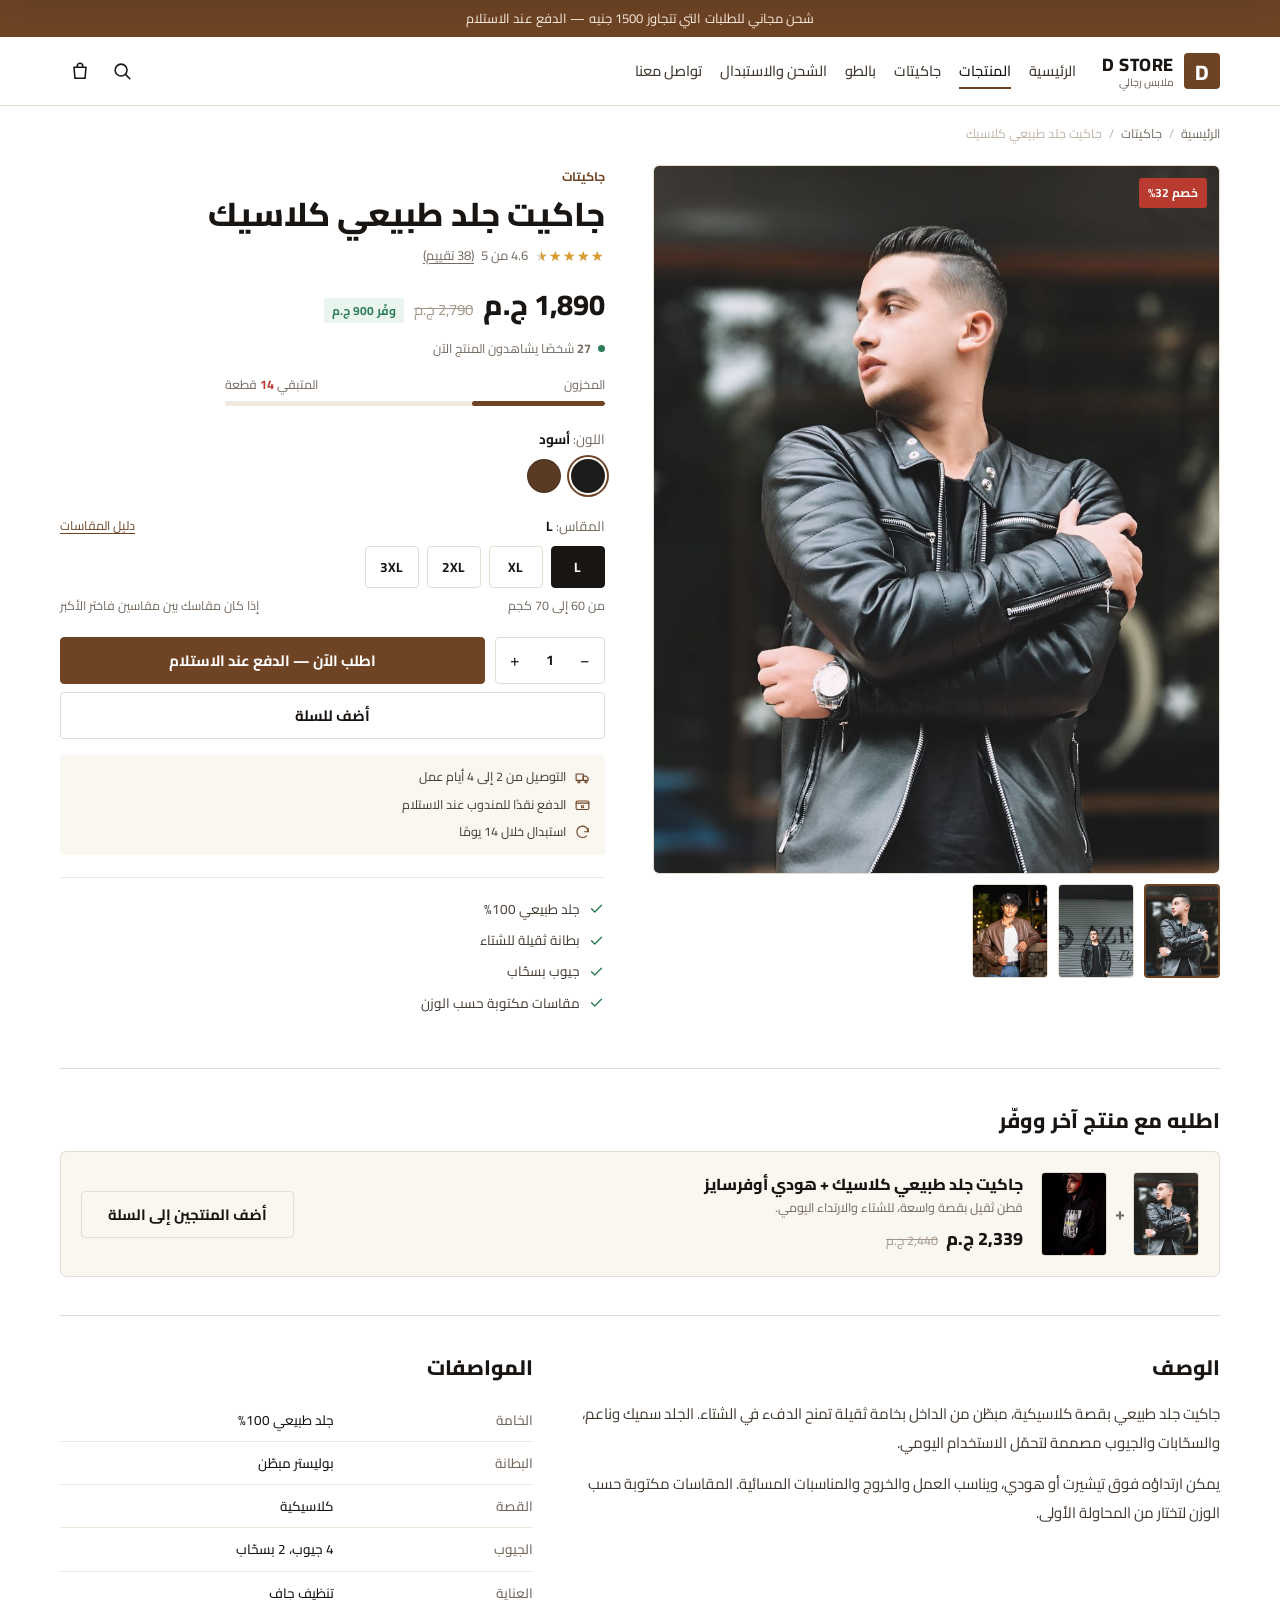
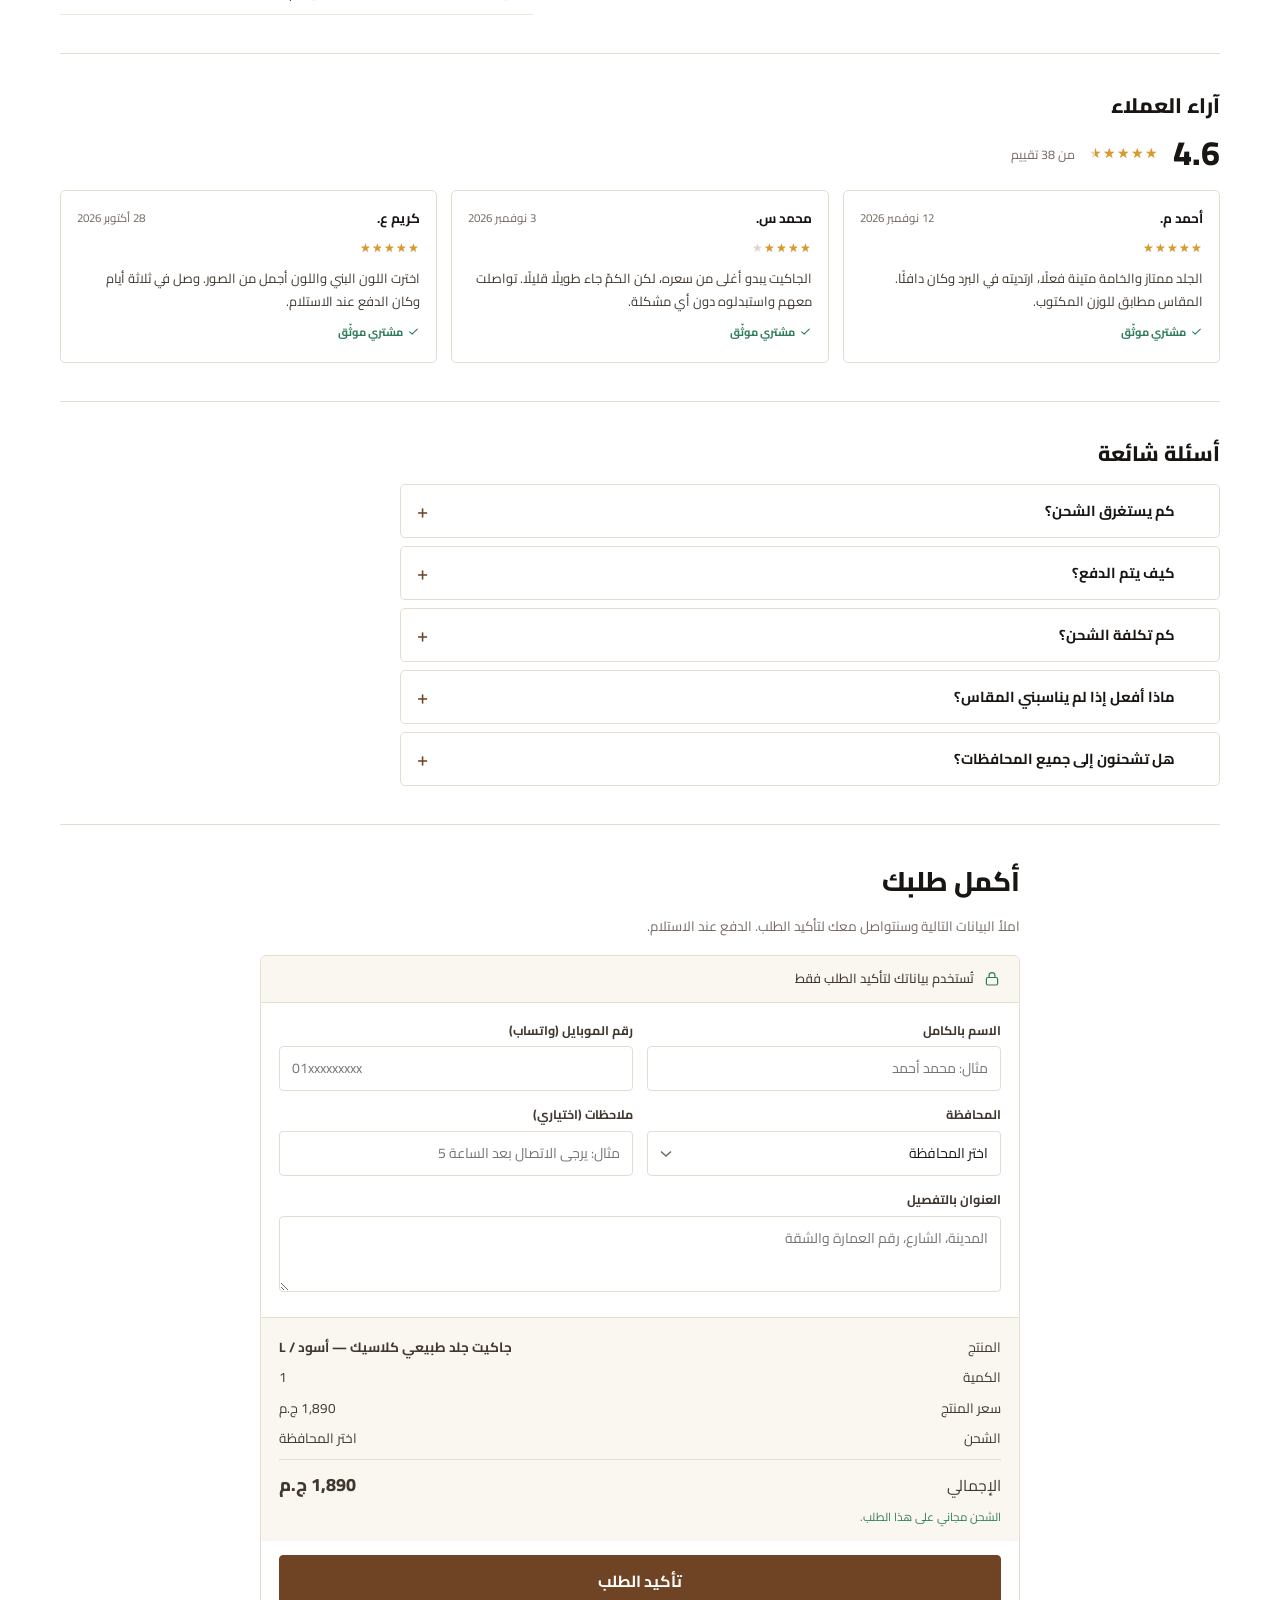
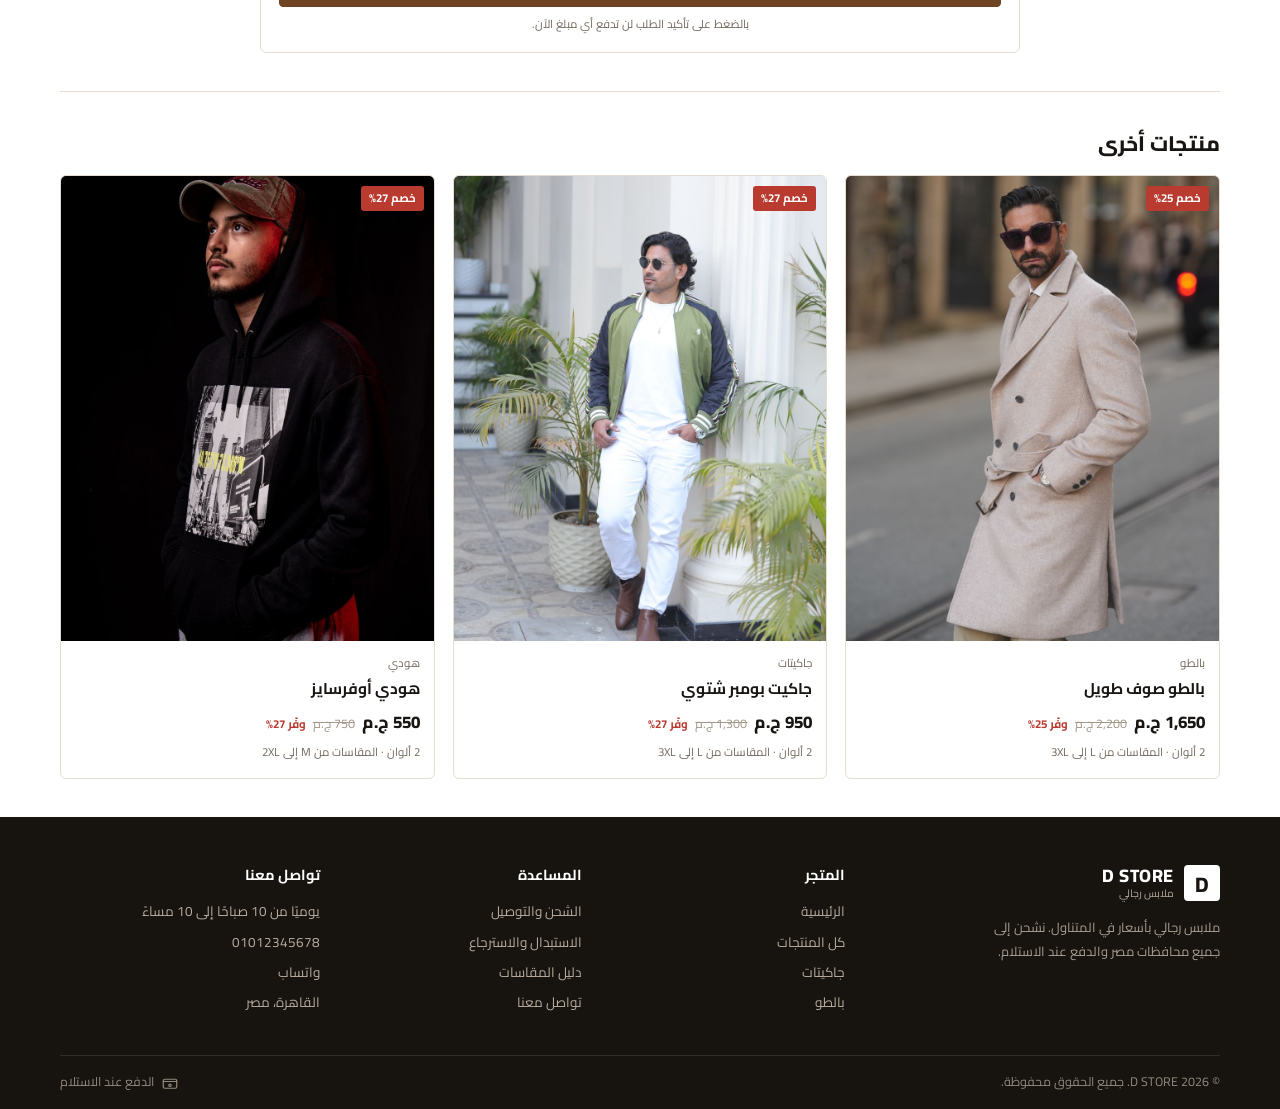
==== product.html @ afad82dd "D STORE: Arabic RTL menswear storefront and admin dashboard" ====
<!DOCTYPE html>
<html lang="ar" dir="rtl">
<head>
  <meta charset="UTF-8">
  <meta name="viewport" content="width=device-width, initial-scale=1">
  <title>المنتج | D STORE</title>
  <meta name="description" content="جاكيتات وملابس رجالي بأسعار في المتناول. شحن لكل محافظات مصر والدفع عند الاستلام.">
  <link rel="icon" href="assets/favicon.svg" type="image/svg+xml">
  <link rel="preload" href="assets/fonts/cairo-var-ar.woff2" as="font" type="font/woff2" crossorigin>
  <link rel="preload" href="assets/fonts/cairo-var-latin.woff2" as="font" type="font/woff2" crossorigin>
  <link rel="stylesheet" href="css/style.css">
  <meta property="og:title" content="D STORE | ملابس رجالي">
  <meta property="og:type" content="product">
  <meta property="og:image" content="assets/img/hero.jpg">
</head>
<body class="page-product has-dock">

  <div class="announce">شحن مجاني للطلبات التي تتجاوز 1500 جنيه — الدفع عند الاستلام</div>

  <header class="site-header">
    <div class="wrap header-inner">
      <button class="icon-btn menu-toggle" type="button" data-open-menu aria-label="فتح القائمة" aria-controls="mobileMenu">
        <svg viewBox="0 0 24 24" fill="none" stroke="currentColor" stroke-width="1.7" stroke-linecap="round" aria-hidden="true"><path d="M4 7h16M4 12h16M4 17h16"/></svg>
      </button>
      <a class="logo" href="index.html" aria-label="D STORE — الصفحة الرئيسية">
        <span class="logo-mark">D</span>
        <span class="logo-text">D STORE<small>ملابس رجالي</small></span>
      </a>
      <nav class="main-nav" aria-label="القائمة الرئيسية">
        <a href="index.html">الرئيسية</a>
        <a href="index.html#products" class="is-active">المنتجات</a>
        <a href="index.html?cat=jackets">جاكيتات</a>
        <a href="index.html?cat=coats">بالطو</a>
        <a href="policies.html">الشحن والاستبدال</a>
        <a href="#" data-whatsapp target="_blank" rel="noopener">تواصل معنا</a>
      </nav>
      <div class="header-actions">
        <button class="icon-btn" type="button" data-open-search aria-label="بحث">
          <svg viewBox="0 0 24 24" fill="none" stroke="currentColor" stroke-width="1.7" stroke-linecap="round" aria-hidden="true"><circle cx="11" cy="11" r="6.5"/><path d="m16 16 4.5 4.5"/></svg>
        </button>
        <button class="icon-btn cart-btn" type="button" data-open-cart aria-label="سلة المشتريات">
          <svg viewBox="0 0 24 24" fill="none" stroke="currentColor" stroke-width="1.7" stroke-linejoin="round" aria-hidden="true"><path d="M5.5 8h13l-1 12h-11l-1-12Z"/><path d="M9 8V6.5a3 3 0 0 1 6 0V8"/></svg>
          <span class="cart-count" data-cart-count hidden>0</span>
        </button>
      </div>
    </div>
  </header>

  <div class="panel mobile-menu" id="mobileMenu" aria-hidden="true" role="dialog" aria-label="القائمة">
    <div class="panel-head">
      <h2>القائمة</h2>
      <button class="panel-close" type="button" data-close aria-label="قفل">&times;</button>
    </div>
    <nav>
      <a href="index.html">الرئيسية</a>
      <a href="index.html#products">كل المنتجات</a>
      <a href="index.html?cat=jackets">جاكيتات</a>
      <a href="index.html?cat=coats">بالطو</a>
      <a href="index.html?cat=hoodies">هودي</a>
      <a href="index.html?cat=shirts">قمصان</a>
      <a href="policies.html">الشحن والاستبدال</a>
      <a href="#" data-whatsapp>تواصل معنا</a>
    </nav>
    <div class="mobile-menu-foot">
      للاستفسار
      <a href="#" data-phone>01012345678</a>
      يوميًا من 10 صباحًا إلى 10 مساءً
    </div>
  </div>

  <aside class="panel cart-drawer" id="cartDrawer" aria-hidden="true" aria-label="سلة المشتريات">
    <div class="panel-head">
      <h2>سلة المشتريات</h2>
      <button class="panel-close" type="button" data-close aria-label="قفل">&times;</button>
    </div>
    <div class="cart-items" id="cartItems"></div>
    <div class="cart-foot" id="cartFoot" hidden>
      <div class="cart-total"><span>الإجمالي</span><strong id="cartSubtotal">0 ج.م</strong></div>
      <p class="cart-note" id="cartNote"></p>
      <a href="checkout.html" class="btn">إتمام الطلب</a>
      <a href="index.html#products" class="link-center" data-close>متابعة التسوق</a>
    </div>
  </aside>

  <div class="panel search-modal" id="searchModal" aria-hidden="true" role="dialog" aria-label="بحث">
    <div class="search-box">
      <div class="search-head">
        <svg viewBox="0 0 24 24" fill="none" stroke="currentColor" stroke-width="1.7" stroke-linecap="round" aria-hidden="true"><circle cx="11" cy="11" r="6.5"/><path d="m16 16 4.5 4.5"/></svg>
        <input id="searchInput" type="search" placeholder="ابحث عن جاكيت، بالطو، قميص..." aria-label="بحث في المنتجات" autocomplete="off">
        <button class="panel-close" type="button" data-close aria-label="قفل">&times;</button>
      </div>
      <div class="search-results" id="searchResults"></div>
    </div>
  </div>

  <main class="wrap">
    <nav class="crumbs" aria-label="مسار الصفحة">
      <a href="index.html">الرئيسية</a>
      <span>/</span>
      <a href="index.html#products" id="crumbCategory">المنتجات</a>
      <span>/</span>
      <span id="crumbName"></span>
    </nav>

    <div class="product-layout">
      <div class="gallery">
        <div class="gallery-main">
          <img id="mainImage" src="assets/img/products/leather-1.jpg" alt="صورة المنتج" width="900" height="1125">
          <span class="gallery-badge" id="galleryBadge"></span>
          <button class="gallery-arrow gallery-prev" type="button" id="galleryPrev" aria-label="الصورة السابقة">&lsaquo;</button>
          <button class="gallery-arrow gallery-next" type="button" id="galleryNext" aria-label="الصورة التالية">&rsaquo;</button>
        </div>
        <div class="thumbs" id="thumbs"></div>
      </div>

      <div class="product-info">
        <p class="product-cat" id="productCat"></p>
        <h1 id="productName"></h1>
        <div class="rating-row">
          <span class="stars" id="ratingStars"></span>
          <span id="ratingValue"></span>
          <a href="#reviews" id="reviewsLink"></a>
        </div>
        <div class="product-price">
          <span class="price" id="productPrice"></span>
          <span class="price-old" id="productOld"></span>
          <span class="save-chip" id="saveChip"></span>
        </div>
        <p class="live-row">
          <span class="live-dot"></span>
          <span><strong id="viewersCount">0</strong> شخصًا يشاهدون المنتج الآن</span>
        </p>
        <div class="stock-block">
          <div class="stock-labels">
            <span>المخزون</span>
            <span>المتبقي <strong id="stockCount">0</strong> قطعة</span>
          </div>
          <div class="stock-track"><div class="stock-fill" id="stockFill"></div></div>
        </div>

        <div class="option-group">
          <div class="option-label"><span>اللون: <strong id="colorLabel"></strong></span></div>
          <div class="swatches" id="swatches"></div>
        </div>

        <div class="option-group">
          <div class="option-label">
            <span>المقاس: <strong id="sizeLabel"></strong></span>
            <button class="size-guide-btn" type="button" data-open-size>دليل المقاسات</button>
          </div>
          <div class="sizes" id="sizes"></div>
          <p class="size-hint">
            <span id="sizeHint"></span>
            <span>إذا كان مقاسك بين مقاسين فاختر الأكبر</span>
          </p>
        </div>

        <div class="buy-row">
          <div class="qty">
            <button type="button" id="qtyMinus" aria-label="تقليل الكمية">&minus;</button>
            <span id="qtyValue">1</span>
            <button type="button" id="qtyPlus" aria-label="زيادة الكمية">+</button>
          </div>
          <button class="btn" type="button" id="buyNow">اطلب الآن — الدفع عند الاستلام</button>
        </div>
        <div class="sub-actions">
          <button class="btn btn-outline" type="button" id="addToCart">أضف للسلة</button>
        </div>

        <div class="delivery-box">
          <div>
            <svg viewBox="0 0 24 24" fill="none" stroke="currentColor" stroke-width="1.6" stroke-linecap="round" stroke-linejoin="round" aria-hidden="true"><path d="M3 7h10v9H3z"/><path d="M13 10h4l3 3v3h-7z"/><circle cx="7" cy="18" r="1.6"/><circle cx="17" cy="18" r="1.6"/></svg>
            <span>التوصيل من 2 إلى 4 أيام عمل</span>
          </div>
          <div>
            <svg viewBox="0 0 24 24" fill="none" stroke="currentColor" stroke-width="1.6" stroke-linecap="round" stroke-linejoin="round" aria-hidden="true"><rect x="3" y="7" width="18" height="12" rx="2"/><path d="M3 10h18"/><circle cx="12" cy="15" r="1.6"/></svg>
            <span>الدفع نقدًا للمندوب عند الاستلام</span>
          </div>
          <div>
            <svg viewBox="0 0 24 24" fill="none" stroke="currentColor" stroke-width="1.6" stroke-linecap="round" stroke-linejoin="round" aria-hidden="true"><path d="M20 11a8 8 0 1 0-2.3 5.7"/><path d="M20 6v5h-5"/></svg>
            <span>استبدال خلال 14 يومًا</span>
          </div>
        </div>

        <ul class="highlights" id="highlights"></ul>
      </div>
    </div>

    <section class="product-section" id="bundleSection" hidden>
      <h2>اطلبه مع منتج آخر ووفّر</h2>
      <div class="bundle" id="bundleBox"></div>
    </section>

    <section class="product-section">
      <div class="content-cols">
        <div>
          <h2>الوصف</h2>
          <div class="description" id="description"></div>
        </div>
        <div>
          <h2>المواصفات</h2>
          <table class="specs">
            <tbody id="specsBody"></tbody>
          </table>
        </div>
      </div>
    </section>

    <section class="product-section" id="reviews">
      <h2>آراء العملاء</h2>
      <div class="reviews-summary">
        <span class="rating-big" id="reviewBig"></span>
        <span class="stars" id="reviewStars"></span>
        <div><small id="reviewCount"></small></div>
      </div>
      <div class="reviews-grid" id="reviewsGrid"></div>
    </section>

    <section class="product-section">
      <h2>أسئلة شائعة</h2>
      <div class="faq" id="faq"></div>
    </section>

    <section class="product-section" id="order">
      <div class="order-head">
        <h2>أكمل طلبك</h2>
        <p>املأ البيانات التالية وسنتواصل معك لتأكيد الطلب. الدفع عند الاستلام.</p>
      </div>

      <div class="order-box" id="orderBox">
        <div class="form-top">
          <svg viewBox="0 0 24 24" fill="none" stroke="currentColor" stroke-width="1.6" stroke-linecap="round" stroke-linejoin="round" aria-hidden="true"><rect x="4.5" y="10" width="15" height="10" rx="2"/><path d="M8 10V7.5a4 4 0 0 1 8 0V10"/></svg>
          <span>تُستخدم بياناتك لتأكيد الطلب فقط</span>
        </div>
        <form id="orderForm" novalidate>
          <div class="form-body">
            <div class="field">
              <label for="orderName">الاسم بالكامل</label>
              <input id="orderName" name="name" type="text" placeholder="مثال: محمد أحمد" autocomplete="name">
            </div>
            <div class="field">
              <label for="orderPhone">رقم الموبايل (واتساب)</label>
              <input id="orderPhone" name="phone" type="tel" inputmode="numeric" placeholder="01xxxxxxxxx" autocomplete="tel">
            </div>
            <div class="field">
              <label for="orderGov">المحافظة</label>
              <select id="orderGov" name="governorate">
                <option value="">اختر المحافظة</option>
              </select>
            </div>
            <div class="field">
              <label for="orderNotes">ملاحظات (اختياري)</label>
              <input id="orderNotes" name="notes" type="text" placeholder="مثال: يرجى الاتصال بعد الساعة 5">
            </div>
            <div class="field field-full">
              <label for="orderAddress">العنوان بالتفصيل</label>
              <textarea id="orderAddress" name="address" placeholder="المدينة، الشارع، رقم العمارة والشقة"></textarea>
            </div>
          </div>

          <div class="order-summary">
            <div class="sum-row"><span>المنتج</span><strong id="sumItem"></strong></div>
            <div class="sum-row"><span>الكمية</span><span id="sumQty"></span></div>
            <div class="sum-row"><span>سعر المنتج</span><span id="sumPrice"></span></div>
            <div class="sum-row"><span>الشحن</span><span id="sumShipping">اختر المحافظة</span></div>
            <div class="sum-row total"><span>الإجمالي</span><strong id="sumTotal"></strong></div>
            <p class="sum-note" id="sumFreeNote" hidden>الشحن مجاني على هذا الطلب.</p>
          </div>

          <div class="order-submit">
            <button type="submit" class="btn btn-lg">تأكيد الطلب</button>
            <p class="order-submit-note">بالضغط على تأكيد الطلب لن تدفع أي مبلغ الآن.</p>
          </div>
        </form>
      </div>

      <div class="success-box" id="orderSuccess" hidden>
        <div class="success-icon">
          <svg viewBox="0 0 24 24" fill="none" stroke="currentColor" stroke-width="2" stroke-linecap="round" stroke-linejoin="round" aria-hidden="true"><path d="m5 12.5 4.5 4.5L19 7.5"/></svg>
        </div>
        <h2>تم استلام طلبك</h2>
        <p>سنتواصل معك على الرقم الذي أدخلته لتأكيد الطلب.</p>
        <div class="order-number">رقم الطلب: <strong id="successNumber"></strong></div>
        <div class="success-summary">
          <div id="successItems"></div>
          <div class="summary-item"><span>الشحن</span><span id="successShipping"></span></div>
          <div class="summary-item"><span><strong>الإجمالي</strong></span><strong id="successTotal"></strong></div>
        </div>
        <div class="success-actions">
          <a href="#" class="btn btn-wa" id="successWhatsapp" target="_blank" rel="noopener">أرسل الطلب عبر واتساب</a>
          <a href="index.html" class="btn btn-outline">متابعة التسوق</a>
        </div>
      </div>
    </section>

    <section class="product-section">
      <h2>منتجات أخرى</h2>
      <div class="products-grid" id="moreProducts"></div>
    </section>
  </main>

  <footer class="site-footer">
    <div class="wrap">
      <div class="footer-grid">
        <div class="footer-brand">
          <a class="logo" href="index.html" aria-label="D STORE">
            <span class="logo-mark">D</span>
            <span class="logo-text">D STORE<small>ملابس رجالي</small></span>
          </a>
          <p>ملابس رجالي بأسعار في المتناول. نشحن إلى جميع محافظات مصر والدفع عند الاستلام.</p>
        </div>
        <div class="footer-col">
          <h3>المتجر</h3>
          <a href="index.html">الرئيسية</a>
          <a href="index.html#products">كل المنتجات</a>
          <a href="index.html?cat=jackets">جاكيتات</a>
          <a href="index.html?cat=coats">بالطو</a>
        </div>
        <div class="footer-col">
          <h3>المساعدة</h3>
          <a href="policies.html#shipping">الشحن والتوصيل</a>
          <a href="policies.html#returns">الاستبدال والاسترجاع</a>
          <a href="policies.html#sizes">دليل المقاسات</a>
          <a href="#" data-whatsapp>تواصل معنا</a>
        </div>
        <div class="footer-col">
          <h3>تواصل معنا</h3>
          <span>يوميًا من 10 صباحًا إلى 10 مساءً</span>
          <a href="#" data-phone>01012345678</a>
          <a href="#" data-whatsapp>واتساب</a>
          <span>القاهرة، مصر</span>
        </div>
      </div>
      <div class="footer-bottom">
        <span>© <span data-year>2026</span> D STORE. جميع الحقوق محفوظة.</span>
        <span class="footer-pay">
          <svg viewBox="0 0 24 24" fill="none" stroke="currentColor" stroke-width="1.6" stroke-linecap="round" stroke-linejoin="round" aria-hidden="true"><rect x="3" y="7" width="18" height="12" rx="2"/><path d="M3 10h18"/><circle cx="12" cy="15" r="1.6"/></svg>
          الدفع عند الاستلام
        </span>
      </div>
    </div>
  </footer>

  <div class="sticky-buy" id="stickyBuy">
    <div class="sticky-price">
      <strong id="stickyPrice"></strong>
      <span id="stickyOld"></span>
    </div>
    <button class="btn" type="button" id="stickyOrder">اطلب الآن</button>
  </div>

  <div class="modal" id="sizeModal" aria-hidden="true" role="dialog" aria-label="دليل المقاسات">
    <div class="modal-head">
      <h3>دليل المقاسات</h3>
      <button class="panel-close" type="button" data-close aria-label="قفل">&times;</button>
    </div>
    <div class="modal-body">
      <table class="size-table">
        <thead>
          <tr><th>المقاس</th><th>الوزن المناسب</th></tr>
        </thead>
        <tbody id="sizeTableBody"></tbody>
      </table>
      <p class="modal-note">المقاسات تقريبية. إذا كان مقاسك بين مقاسين، فاختر الأكبر. ويمكنك الاستبدال خلال 14 يومًا إذا لم يناسبك المقاس.</p>
    </div>
  </div>

  <nav class="mobile-dock" aria-label="تنقل سريع">
    <a class="mobile-dock-item is-active" href="index.html#products">
      <svg viewBox="0 0 24 24" fill="none" stroke="currentColor" stroke-width="1.6" stroke-linecap="round" stroke-linejoin="round" aria-hidden="true"><rect x="3.5" y="3.5" width="7" height="7" rx="1"/><rect x="13.5" y="3.5" width="7" height="7" rx="1"/><rect x="3.5" y="13.5" width="7" height="7" rx="1"/><rect x="13.5" y="13.5" width="7" height="7" rx="1"/></svg>
      <span>المتجر</span>
    </a>
    <button class="mobile-dock-item" type="button" data-open-cart aria-label="سلة المشتريات">
      <svg viewBox="0 0 24 24" fill="none" stroke="currentColor" stroke-width="1.6" stroke-linejoin="round" aria-hidden="true"><path d="M5.5 8h13l-1 12h-11l-1-12Z"/><path d="M9 8V6.5a3 3 0 0 1 6 0V8"/></svg>
      <span>السلة</span>
      <span class="cart-count" data-cart-count hidden>0</span>
    </button>
    <button class="mobile-dock-item" type="button" data-open-search aria-label="بحث">
      <svg viewBox="0 0 24 24" fill="none" stroke="currentColor" stroke-width="1.6" stroke-linecap="round" aria-hidden="true"><circle cx="11" cy="11" r="6.5"/><path d="m16 16 4.5 4.5"/></svg>
      <span>البحث</span>
    </button>
  </nav>

  <div class="overlay" id="overlay" hidden data-close></div>

  <script src="js/data.js"></script>
  <script src="js/app.js"></script>
  <script src="js/product.js"></script>
</body>
</html>
---- css/style.css ----
@font-face {
  font-family: 'Cairo';
  font-style: normal;
  font-weight: 200 1000;
  font-display: swap;
  src: url('../assets/fonts/cairo-var-ar.woff2') format('woff2');
  unicode-range: U+0600-06FF, U+0750-077F, U+0870-0891, U+0897-08E1, U+08E3-08FF, U+200C-200E, U+2010-2011, U+204F, U+2E41, U+FB50-FDFF, U+FE70-FE74, U+FE76-FEFC, U+102E0-102FB, U+10E60-10E7E, U+10EC2-10EC7, U+10EC9-10EEE, U+10EF0-10EFF, U+1EE00-1EE03, U+1EE05-1EE1F, U+1EE21-1EE22, U+1EE24, U+1EE27, U+1EE29-1EE32, U+1EE34-1EE37, U+1EE39, U+1EE3B, U+1EE42, U+1EE47, U+1EE49, U+1EE4B, U+1EE4D-1EE4F, U+1EE51-1EE52, U+1EE54, U+1EE57, U+1EE59, U+1EE5B, U+1EE5D, U+1EE5F, U+1EE61-1EE62, U+1EE64, U+1EE67-1EE6A, U+1EE6C-1EE72, U+1EE74-1EE77, U+1EE79-1EE7C, U+1EE7E, U+1EE80-1EE89, U+1EE8B-1EE9B, U+1EEA1-1EEA3, U+1EEA5-1EEA9, U+1EEAB-1EEBB, U+1EEF0-1EEF1;
}
@font-face {
  font-family: 'Cairo';
  font-style: normal;
  font-weight: 200 1000;
  font-display: swap;
  src: url('../assets/fonts/cairo-var-latin.woff2') format('woff2');
  unicode-range: U+0000-00FF, U+0131, U+0152-0153, U+02BB-02BC, U+02C6, U+02DA, U+02DC, U+0304, U+0308, U+0329, U+2000-206F, U+20AC, U+2122, U+2191, U+2193, U+2212, U+2215, U+FEFF, U+FFFD;
}

:root {
  --ink: #191512;
  --text: #40382f;
  --muted: #73695f;
  --line: #e6ddd1;
  --line-soft: #efe7dc;
  --cream: #faf6f0;
  --cream-2: #f2eae0;
  --brown: #6f4425;
  --brown-dark: #56321a;
  --brown-soft: #f1e6d8;
  --red: #b93a2f;
  --red-soft: #fbeceb;
  --green: #2e7d58;
  --green-soft: #eaf5ef;
  --gold: #d99a2b;
  --radius: 6px;
  --max: 1200px;
  --shadow: 0 10px 30px rgba(40, 28, 18, 0.07);
}

*,
*::before,
*::after {
  box-sizing: border-box;
}

html {
  scroll-behavior: smooth;
}

body {
  margin: 0;
  background: #fff;
  color: var(--ink);
  font-family: 'Cairo', 'Segoe UI', Tahoma, sans-serif;
  font-size: 16px;
  line-height: 1.65;
  -webkit-font-smoothing: antialiased;
}

body.no-scroll {
  overflow: hidden;
}

img {
  display: block;
  max-width: 100%;
}

a {
  color: inherit;
  text-decoration: none;
}

button {
  font: inherit;
  color: inherit;
  cursor: pointer;
}

input,
select,
textarea {
  font: inherit;
  color: inherit;
}

h1,
h2,
h3,
h4 {
  margin: 0;
  font-weight: 800;
  line-height: 1.35;
}

p {
  margin: 0;
}

ul,
ol {
  margin: 0;
  padding: 0;
  list-style: none;
}

[hidden] {
  display: none !important;
}

:focus-visible {
  outline: 2px solid var(--brown);
  outline-offset: 2px;
}

.wrap {
  width: 100%;
  max-width: var(--max);
  margin-inline: auto;
  padding-inline: 20px;
}

.sr-only {
  position: absolute;
  width: 1px;
  height: 1px;
  padding: 0;
  margin: -1px;
  overflow: hidden;
  clip: rect(0 0 0 0);
  white-space: nowrap;
  border: 0;
}

/* Announcement + header */

.announce {
  background: var(--brown);
  color: #fff4e8;
  font-size: 13px;
  letter-spacing: 0.1px;
  text-align: center;
  padding: 8px 14px;
}

.site-header {
  position: sticky;
  top: 0;
  z-index: 90;
  background: #fff;
  border-bottom: 1px solid var(--line);
}

.header-inner {
  display: flex;
  align-items: center;
  gap: 26px;
  height: 68px;
}

.logo {
  display: inline-flex;
  align-items: center;
  gap: 10px;
  flex-shrink: 0;
}

.logo-mark {
  display: grid;
  place-items: center;
  width: 36px;
  height: 36px;
  border-radius: 4px;
  background: var(--brown);
  color: #fff;
  font-family: 'Cairo', sans-serif;
  font-weight: 800;
  font-size: 21px;
  line-height: 1;
  padding-top: 3px;
}

.logo-text {
  display: flex;
  flex-direction: column;
  font-family: 'Cairo', sans-serif;
  font-weight: 800;
  font-size: 18px;
  letter-spacing: 0.6px;
  line-height: 1.15;
}

.logo-text small {
  font-family: 'Cairo', sans-serif;
  font-weight: 500;
  font-size: 10.5px;
  letter-spacing: 0;
  color: var(--muted);
}

.main-nav {
  display: flex;
  align-items: center;
  gap: 18px;
}

.main-nav a {
  position: relative;
  padding: 8px 0;
  font-size: 14.5px;
  font-weight: 500;
  color: var(--text);
}

.main-nav a::after {
  content: '';
  position: absolute;
  inset-inline: 0;
  bottom: 2px;
  height: 2px;
  background: var(--brown);
  transform: scaleX(0);
  transition: transform 0.18s ease;
}

.main-nav a:hover,
.main-nav a.is-active {
  color: var(--ink);
}

.main-nav a:hover::after,
.main-nav a.is-active::after {
  transform: scaleX(1);
}

.header-actions {
  display: flex;
  align-items: center;
  gap: 2px;
  margin-inline-start: auto;
}

.icon-btn {
  display: inline-grid;
  place-items: center;
  width: 40px;
  height: 40px;
  border: 0;
  border-radius: 4px;
  background: transparent;
  color: var(--ink);
  transition: background 0.15s ease;
}

.icon-btn:hover {
  background: var(--cream);
}

.icon-btn svg {
  width: 22px;
  height: 22px;
}

.cart-btn {
  position: relative;
}

.cart-count {
  position: absolute;
  top: 3px;
  inset-inline-start: 3px;
  min-width: 17px;
  height: 17px;
  padding: 0 4px;
  border-radius: 999px;
  background: var(--red);
  color: #fff;
  font-size: 10.5px;
  font-weight: 700;
  line-height: 17px;
  text-align: center;
}

.menu-toggle {
  display: none;
}

/* Mobile dock */

.mobile-dock {
  display: none;
}

/* Buttons */

.btn {
  display: inline-flex;
  align-items: center;
  justify-content: center;
  gap: 8px;
  padding: 12px 26px;
  border: 1px solid var(--brown);
  border-radius: 4px;
  background: var(--brown);
  color: #fff;
  font-size: 15px;
  font-weight: 700;
  line-height: 1.4;
  text-align: center;
  transition: background 0.15s ease, border-color 0.15s ease, color 0.15s ease;
}

.btn:hover {
  background: var(--brown-dark);
  border-color: var(--brown-dark);
}

.btn-outline {
  background: transparent;
  color: var(--ink);
  border-color: var(--line);
}

.btn-outline:hover {
  background: #fff;
  color: var(--brown);
  border-color: var(--brown);
}

.btn-dark {
  background: var(--ink);
  border-color: var(--ink);
}

.btn-dark:hover {
  background: #000;
  border-color: #000;
}

.btn-wa {
  background: #1f8f4e;
  border-color: #1f8f4e;
}

.btn-wa:hover {
  background: #177a41;
  border-color: #177a41;
}

.btn-block {
  width: 100%;
}

.btn-lg {
  padding: 14px 30px;
  font-size: 16px;
}

.btn-sm {
  padding: 9px 16px;
  font-size: 13.5px;
}

.btn[disabled] {
  opacity: 0.45;
  pointer-events: none;
}

/* Trust strip */

.trust {
  border-bottom: 1px solid var(--line);
}

.trust-inner {
  display: grid;
  grid-template-columns: repeat(3, 1fr);
}

.trust-item {
  display: flex;
  align-items: center;
  gap: 12px;
  padding: 20px 22px;
}

.trust-item + .trust-item {
  border-inline-start: 1px solid var(--line);
}

.trust-icon {
  display: grid;
  place-items: center;
  flex-shrink: 0;
  width: 40px;
  height: 40px;
  border-radius: 50%;
  background: var(--cream);
  color: var(--brown);
}

.trust-icon svg {
  width: 21px;
  height: 21px;
}

.trust-item h3 {
  font-size: 14.5px;
  font-weight: 700;
}

.trust-item p {
  color: var(--muted);
  font-size: 12.5px;
  margin-top: 1px;
}

/* Sections */

.section {
  padding: 58px 0;
}

.section-head {
  display: flex;
  align-items: flex-end;
  justify-content: space-between;
  gap: 16px;
  margin-bottom: 24px;
}

.section-head h2 {
  font-size: clamp(23px, 3vw, 31px);
}

.section-head p {
  color: var(--muted);
  font-size: 14px;
  margin-top: 4px;
}

.section-count {
  color: var(--muted);
  font-size: 13px;
  white-space: nowrap;
  padding-bottom: 4px;
}

.filters {
  display: flex;
  flex-wrap: wrap;
  gap: 8px;
  margin-bottom: 24px;
}

.filter-btn {
  padding: 8px 16px;
  border: 1px solid var(--line);
  border-radius: 4px;
  background: #fff;
  color: var(--text);
  font-size: 13.5px;
  font-weight: 500;
  transition: background 0.15s ease, border-color 0.15s ease, color 0.15s ease;
}

.filter-btn:hover {
  border-color: var(--brown);
  color: var(--brown);
}

.filter-btn.is-active {
  background: var(--ink);
  border-color: var(--ink);
  color: #fff;
}

/* Product grid */

.products-grid {
  display: grid;
  grid-template-columns: repeat(3, 1fr);
  gap: 18px;
}

.product-card {
  display: flex;
  flex-direction: column;
  border: 1px solid var(--line);
  border-radius: var(--radius);
  background: #fff;
  overflow: hidden;
  transition: box-shadow 0.2s ease, border-color 0.2s ease;
}

.product-card:hover {
  border-color: #d6c7b5;
  box-shadow: var(--shadow);
}

.card-media {
  position: relative;
  display: block;
  aspect-ratio: 4 / 5;
  overflow: hidden;
  background: var(--cream-2);
}

.card-media img {
  width: 100%;
  height: 100%;
  object-fit: cover;
  transition: transform 0.45s ease;
}

.product-card:hover .card-media img {
  transform: scale(1.035);
}

.badge {
  position: absolute;
  top: 10px;
  inset-inline-start: 10px;
  z-index: 1;
  padding: 4px 8px;
  border-radius: 3px;
  background: var(--red);
  color: #fff;
  font-size: 11.5px;
  font-weight: 700;
  line-height: 1.5;
}

.badge-dark {
  background: var(--ink);
}

.card-body {
  display: flex;
  flex-direction: column;
  gap: 5px;
  padding: 13px 14px 16px;
}

.card-cat {
  color: var(--muted);
  font-size: 11.5px;
}

.card-title {
  font-size: 15.5px;
  font-weight: 700;
  line-height: 1.45;
}

.card-title a:hover {
  color: var(--brown);
}

.price-row {
  display: flex;
  align-items: baseline;
  flex-wrap: wrap;
  gap: 7px;
  margin-top: 2px;
}

.price {
  font-size: 17px;
  font-weight: 800;
}

.price-old {
  color: #a3978a;
  font-size: 12.5px;
  text-decoration: line-through;
}

.discount {
  color: var(--red);
  font-size: 11.5px;
  font-weight: 700;
}

.card-meta {
  color: var(--muted);
  font-size: 11.5px;
  margin-top: 2px;
}

/* Steps */

.steps {
  background: var(--cream);
  border-block: 1px solid var(--line);
}

.steps-grid {
  display: grid;
  grid-template-columns: repeat(3, 1fr);
  gap: 32px;
  padding: 46px 0;
}

.step {
  display: flex;
  gap: 14px;
  align-items: flex-start;
}

.step-num {
  display: grid;
  place-items: center;
  flex-shrink: 0;
  width: 38px;
  height: 38px;
  border: 1px solid var(--brown);
  border-radius: 50%;
  color: var(--brown);
  font-size: 15px;
  font-weight: 800;
}

.step h3 {
  font-size: 15.5px;
  margin-top: 2px;
}

.step p {
  color: var(--muted);
  font-size: 13px;
  margin-top: 3px;
}

/* Footer */

.site-footer {
  margin-top: 0;
  background: #17130f;
  color: #cfc5ba;
}

.footer-grid {
  display: grid;
  grid-template-columns: 1.5fr 1fr 1fr 1.15fr;
  gap: 36px;
  padding: 48px 0 38px;
}

.footer-brand .logo-mark {
  background: #fff;
  color: var(--ink);
}

.footer-brand .logo-text {
  color: #fff;
}

.footer-brand .logo-text small {
  color: #a99e91;
}

.footer-brand p {
  margin-top: 14px;
  font-size: 13px;
  line-height: 1.85;
  color: #a99e91;
  max-width: 34ch;
}

.footer-col h3 {
  color: #fff;
  font-size: 14.5px;
  margin-bottom: 12px;
  font-weight: 700;
}

.footer-col a,
.footer-col span {
  display: block;
  padding: 4px 0;
  font-size: 13.5px;
  color: #b7ac9f;
}

.footer-col a:hover {
  color: #fff;
}

.footer-bottom {
  display: flex;
  align-items: center;
  justify-content: space-between;
  flex-wrap: wrap;
  gap: 8px;
  padding: 16px 0;
  border-top: 1px solid rgba(255, 255, 255, 0.11);
  font-size: 12.5px;
  color: #938a7e;
}

.footer-pay {
  display: inline-flex;
  align-items: center;
  gap: 7px;
}

.footer-pay svg {
  width: 18px;
  height: 18px;
}

/* Overlay + panels */

.overlay {
  position: fixed;
  inset: 0;
  z-index: 100;
  background: rgba(23, 19, 15, 0.48);
  opacity: 0;
  transition: opacity 0.2s ease;
}

.overlay.is-visible {
  opacity: 1;
}

.panel {
  position: fixed;
  z-index: 110;
  display: flex;
  flex-direction: column;
  background: #fff;
  transition: transform 0.25s ease;
}

.mobile-menu {
  top: 0;
  bottom: 0;
  right: 0;
  width: min(320px, 88vw);
  transform: translateX(105%);
}

.mobile-menu.is-open {
  transform: translateX(0);
}

.cart-drawer {
  top: 0;
  bottom: 0;
  left: 0;
  width: min(400px, 100vw);
  transform: translateX(-105%);
}

.cart-drawer.is-open {
  transform: translateX(0);
}

.panel-head {
  display: flex;
  align-items: center;
  justify-content: space-between;
  gap: 12px;
  padding: 16px 20px;
  border-bottom: 1px solid var(--line);
  flex-shrink: 0;
}

.panel-head h2 {
  font-size: 17px;
}

.panel-close {
  display: grid;
  place-items: center;
  width: 34px;
  height: 34px;
  border: 0;
  border-radius: 4px;
  background: transparent;
  color: var(--muted);
  font-size: 26px;
  line-height: 1;
  font-family: Arial, sans-serif;
}

.panel-close:hover {
  background: var(--cream);
  color: var(--ink);
}

.mobile-menu nav {
  padding: 8px 0;
  overflow: auto;
}

.mobile-menu nav a {
  display: block;
  padding: 12px 20px;
  font-size: 15px;
  border-bottom: 1px solid var(--line-soft);
}

.mobile-menu nav a:hover {
  background: var(--cream);
}

.mobile-menu-foot {
  margin-top: auto;
  padding: 18px 20px;
  border-top: 1px solid var(--line);
  font-size: 13px;
  color: var(--muted);
}

.mobile-menu-foot a {
  display: block;
  color: var(--ink);
  font-weight: 700;
  margin-top: 2px;
}

/* Cart drawer */

.cart-items {
  flex: 1;
  overflow-y: auto;
  padding: 4px 20px 12px;
}

.cart-empty {
  display: flex;
  flex-direction: column;
  align-items: center;
  gap: 8px;
  padding: 56px 12px;
  text-align: center;
  color: var(--muted);
}

.cart-empty p {
  font-size: 15px;
  font-weight: 500;
}

.cart-empty .btn {
  margin-top: 10px;
}

.cart-line {
  position: relative;
  display: flex;
  gap: 12px;
  padding: 14px 0;
  border-bottom: 1px solid var(--line-soft);
}

.cart-line-img {
  flex-shrink: 0;
  border: 1px solid var(--line);
  border-radius: 4px;
  overflow: hidden;
  background: var(--cream);
}

.cart-line-img img {
  width: 72px;
  height: 90px;
  object-fit: cover;
}

.cart-line-body {
  flex: 1;
  min-width: 0;
  padding-inline-end: 18px;
}

.cart-line-name {
  display: block;
  font-size: 14px;
  font-weight: 700;
  line-height: 1.5;
}

.cart-line-name:hover {
  color: var(--brown);
}

.cart-line-meta {
  color: var(--muted);
  font-size: 12px;
  margin-top: 2px;
}

.cart-line-tag {
  display: inline-block;
  margin-top: 4px;
  padding: 1px 6px;
  border-radius: 2px;
  background: var(--green-soft);
  color: var(--green);
  font-size: 11px;
  font-weight: 700;
}

.cart-line-bottom {
  display: flex;
  align-items: center;
  justify-content: space-between;
  gap: 10px;
  margin-top: 8px;
}

.cart-line-price {
  font-size: 14px;
  font-weight: 800;
}

.cart-line-remove {
  position: absolute;
  top: 12px;
  inset-inline-end: 0;
  width: 24px;
  height: 24px;
  border: 0;
  background: transparent;
  color: #a99e91;
  font-size: 21px;
  line-height: 1;
  font-family: Arial, sans-serif;
}

.cart-line-remove:hover {
  color: var(--red);
}

.qty {
  display: inline-flex;
  align-items: center;
  border: 1px solid var(--line);
  border-radius: 4px;
  overflow: hidden;
}

.qty button {
  display: grid;
  place-items: center;
  width: 38px;
  height: 40px;
  border: 0;
  background: #fff;
  color: var(--ink);
  font-size: 17px;
  line-height: 1;
}

.qty button:hover {
  background: var(--cream);
}

.qty span {
  min-width: 32px;
  text-align: center;
  font-size: 14px;
  font-weight: 700;
}

.qty-sm button {
  width: 27px;
  height: 28px;
  font-size: 15px;
}

.qty-sm span {
  min-width: 24px;
  font-size: 12.5px;
}

.cart-foot {
  flex-shrink: 0;
  padding: 16px 20px 20px;
  border-top: 1px solid var(--line);
  background: #fff;
}

.cart-total {
  display: flex;
  justify-content: space-between;
  align-items: baseline;
  font-size: 14.5px;
}

.cart-total strong {
  font-size: 18px;
  font-weight: 800;
}

.cart-note {
  color: var(--green);
  font-size: 12.5px;
  margin: 6px 0 12px;
}

.cart-foot .btn {
  width: 100%;
}

.link-center {
  display: block;
  margin-top: 12px;
  text-align: center;
  color: var(--muted);
  font-size: 13px;
  text-decoration: underline;
  text-underline-offset: 3px;
}

.link-center:hover {
  color: var(--brown);
}

.text-btn {
  padding: 0;
  border: 0;
  background: none;
  color: var(--brown);
  font-size: 12.5px;
  text-decoration: underline;
  text-underline-offset: 3px;
}

.text-btn:hover {
  color: var(--brown-dark);
}

/* Search */

.search-modal {
  top: 0;
  inset-inline: 0;
  max-height: 86vh;
  padding: 16px 20px 20px;
  transform: translateY(-105%);
  box-shadow: 0 12px 30px rgba(25, 21, 18, 0.12);
}

.search-modal.is-open {
  transform: translateY(0);
}

.search-box {
  width: 100%;
  max-width: 720px;
  margin-inline: auto;
  display: flex;
  flex-direction: column;
  min-height: 0;
}

.search-head {
  display: flex;
  align-items: center;
  gap: 10px;
  padding: 2px 6px 2px 14px;
  border: 1px solid var(--line);
  border-radius: 5px;
  background: #fff;
}

.search-head svg {
  width: 20px;
  height: 20px;
  color: var(--muted);
  flex-shrink: 0;
}

.search-head input {
  flex: 1;
  min-width: 0;
  padding: 11px 0;
  border: 0;
  outline: none;
  font-size: 15px;
  background: transparent;
}

.search-results {
  margin-top: 12px;
  overflow-y: auto;
  border: 1px solid var(--line);
  border-radius: 5px;
}

.search-result {
  display: flex;
  align-items: center;
  gap: 12px;
  padding: 10px 12px;
  border-bottom: 1px solid var(--line-soft);
}

.search-result:last-child {
  border-bottom: 0;
}

.search-result:hover {
  background: var(--cream);
}

.search-result img {
  width: 54px;
  height: 68px;
  object-fit: cover;
  border-radius: 3px;
  border: 1px solid var(--line);
}

.search-result-body {
  display: flex;
  flex-direction: column;
  gap: 1px;
  min-width: 0;
}

.search-result-body strong {
  font-size: 14px;
  font-weight: 700;
}

.search-result-body small {
  color: var(--muted);
  font-size: 12px;
}

.search-result-arrow {
  margin-inline-start: auto;
  color: var(--muted);
  font-size: 16px;
}

.search-empty {
  padding: 22px 16px;
  text-align: center;
  color: var(--muted);
  font-size: 14px;
}

/* Breadcrumb + product page */

#products,
#order,
#reviews,
#shipping,
#returns,
#sizes {
  scroll-margin-top: 84px;
}

.crumbs {
  display: flex;
  flex-wrap: wrap;
  align-items: center;
  gap: 7px;
  padding-top: 18px;
  font-size: 12.5px;
  color: var(--muted);
}

.crumbs a:hover {
  color: var(--brown);
}

.crumbs span {
  color: #bdb2a5;
}

.product-layout {
  display: grid;
  grid-template-columns: 1.02fr 0.98fr;
  gap: 48px;
  align-items: start;
  padding: 20px 0 54px;
}

.gallery-main {
  position: relative;
  border: 1px solid var(--line);
  border-radius: var(--radius);
  overflow: hidden;
  background: var(--cream-2);
  aspect-ratio: 4 / 5;
}

.gallery-main img {
  width: 100%;
  height: 100%;
  object-fit: cover;
}

.gallery-badge {
  position: absolute;
  top: 12px;
  inset-inline-start: 12px;
  padding: 5px 9px;
  border-radius: 3px;
  background: var(--red);
  color: #fff;
  font-size: 12px;
  font-weight: 700;
}

.gallery-arrow {
  position: absolute;
  top: 50%;
  transform: translateY(-50%);
  display: grid;
  place-items: center;
  width: 36px;
  height: 36px;
  border: 1px solid var(--line);
  border-radius: 50%;
  background: rgba(255, 255, 255, 0.94);
  color: var(--ink);
  font-size: 18px;
  line-height: 1;
  opacity: 0;
  transition: opacity 0.15s ease;
}

.gallery-main:hover .gallery-arrow {
  opacity: 1;
}

.gallery-arrow:hover {
  background: #fff;
  border-color: var(--brown);
  color: var(--brown);
}

.gallery-prev {
  inset-inline-start: 10px;
}

.gallery-next {
  inset-inline-end: 10px;
}

.thumbs {
  display: flex;
  gap: 10px;
  margin-top: 10px;
}

.thumb {
  width: 76px;
  height: 94px;
  padding: 0;
  border: 1px solid var(--line);
  border-radius: 4px;
  overflow: hidden;
  background: var(--cream);
}

.thumb img {
  width: 100%;
  height: 100%;
  object-fit: cover;
}

.thumb.is-active {
  border: 2px solid var(--brown);
}

.product-info {
  padding-top: 2px;
}

.product-cat {
  color: var(--brown);
  font-size: 12.5px;
  font-weight: 700;
  margin-bottom: 4px;
}

.product-info h1 {
  font-size: clamp(25px, 3vw, 33px);
  line-height: 1.35;
}

.rating-row {
  display: flex;
  align-items: center;
  flex-wrap: wrap;
  gap: 7px;
  margin-top: 9px;
  font-size: 13px;
  color: var(--muted);
}

.rating-row a {
  text-decoration: underline;
  text-underline-offset: 3px;
}

.rating-row a:hover {
  color: var(--brown);
}

.stars {
  position: relative;
  display: inline-block;
  color: #ded5c9;
  font-size: 14px;
  letter-spacing: 1px;
  line-height: 1;
}

.stars::before {
  content: '★★★★★';
}

.stars::after {
  content: '★★★★★';
  position: absolute;
  top: 0;
  inset-inline-start: 0;
  width: var(--rating, 100%);
  overflow: hidden;
  white-space: nowrap;
  color: var(--gold);
}

.stars-sm {
  font-size: 11.5px;
}

.product-price {
  display: flex;
  align-items: baseline;
  flex-wrap: wrap;
  gap: 10px;
  margin-top: 14px;
}

.product-price .price {
  font-size: 29px;
  font-weight: 800;
}

.product-price .price-old {
  font-size: 15px;
}

.save-chip {
  padding: 3px 8px;
  border-radius: 3px;
  background: var(--green-soft);
  color: var(--green);
  font-size: 12px;
  font-weight: 700;
}

.live-row {
  display: flex;
  align-items: center;
  gap: 7px;
  margin-top: 10px;
  color: var(--muted);
  font-size: 12.5px;
}

.live-dot {
  width: 7px;
  height: 7px;
  border-radius: 50%;
  background: var(--green);
  animation: pulse 1.8s infinite;
}

@keyframes pulse {
  0% { box-shadow: 0 0 0 0 rgba(46, 125, 88, 0.35); }
  70% { box-shadow: 0 0 0 6px rgba(46, 125, 88, 0); }
  100% { box-shadow: 0 0 0 0 rgba(46, 125, 88, 0); }
}

.stock-block {
  margin-top: 16px;
  max-width: 380px;
}

.stock-labels {
  display: flex;
  justify-content: space-between;
  gap: 12px;
  font-size: 12.5px;
  color: var(--muted);
  margin-bottom: 5px;
}

.stock-labels strong {
  color: var(--red);
  font-weight: 700;
}

.stock-track {
  height: 5px;
  border-radius: 99px;
  background: var(--cream-2);
  overflow: hidden;
}

.stock-fill {
  height: 100%;
  border-radius: 99px;
  background: var(--brown);
}

.option-group {
  margin-top: 22px;
}

.option-label {
  display: flex;
  align-items: center;
  justify-content: space-between;
  gap: 12px;
  font-size: 13.5px;
  color: var(--muted);
}

.option-label strong {
  color: var(--ink);
  font-weight: 700;
}

.swatches {
  display: flex;
  flex-wrap: wrap;
  gap: 10px;
  margin-top: 9px;
}

.swatch {
  width: 34px;
  height: 34px;
  padding: 0;
  border: 1px solid rgba(25, 21, 18, 0.18);
  border-radius: 50%;
  transition: box-shadow 0.15s ease;
}

.swatch:hover {
  box-shadow: 0 0 0 2px #fff, 0 0 0 3px #c9b9a5;
}

.swatch.is-active {
  box-shadow: 0 0 0 2px #fff, 0 0 0 4px var(--brown);
}

.sizes {
  display: flex;
  flex-wrap: wrap;
  gap: 8px;
  margin-top: 9px;
}

.size-btn {
  min-width: 54px;
  height: 42px;
  padding: 0 10px;
  border: 1px solid var(--line);
  border-radius: 4px;
  background: #fff;
  font-size: 13.5px;
  font-weight: 700;
  transition: background 0.15s ease, border-color 0.15s ease, color 0.15s ease;
}

.size-btn:hover {
  border-color: var(--brown);
}

.size-btn.is-active {
  background: var(--ink);
  border-color: var(--ink);
  color: #fff;
}

.size-btn.is-sold {
  color: #b8ada0;
  text-decoration: line-through;
  pointer-events: none;
}

.size-hint {
  display: flex;
  align-items: center;
  justify-content: space-between;
  flex-wrap: wrap;
  gap: 6px 12px;
  margin-top: 8px;
  color: var(--muted);
  font-size: 12.5px;
}

.size-guide-btn {
  padding: 0;
  border: 0;
  background: none;
  color: var(--brown);
  font-size: 12.5px;
  text-decoration: underline;
  text-underline-offset: 3px;
}

.buy-row {
  display: flex;
  align-items: stretch;
  gap: 10px;
  margin-top: 20px;
}

.buy-row .qty {
  flex-shrink: 0;
}

.buy-row .btn {
  flex: 1;
}

.sub-actions {
  margin-top: 8px;
}

.sub-actions .btn {
  width: 100%;
}

.delivery-box {
  display: flex;
  flex-direction: column;
  gap: 7px;
  margin-top: 16px;
  padding: 12px 14px;
  border-radius: 4px;
  background: var(--cream);
}

.delivery-box div {
  display: flex;
  align-items: center;
  gap: 8px;
  font-size: 12.5px;
  color: var(--text);
}

.delivery-box svg {
  width: 17px;
  height: 17px;
  color: var(--brown);
  flex-shrink: 0;
}

.highlights {
  display: grid;
  gap: 9px;
  margin-top: 22px;
  padding-top: 20px;
  border-top: 1px solid var(--line-soft);
}

.highlights li {
  display: flex;
  align-items: center;
  gap: 8px;
  font-size: 13.5px;
  color: var(--text);
}

.highlights svg {
  width: 17px;
  height: 17px;
  color: var(--green);
  flex-shrink: 0;
}

/* Product sections */

.product-section {
  padding: 38px 0;
  border-top: 1px solid var(--line);
}

.product-section h2 {
  font-size: 21px;
  margin-bottom: 16px;
}

.description {
  max-width: 78ch;
}

.description p {
  color: var(--text);
  font-size: 15px;
  line-height: 1.95;
}

.description p + p {
  margin-top: 12px;
}

.content-cols {
  display: grid;
  grid-template-columns: 1.15fr 0.85fr;
  gap: 48px;
  align-items: start;
}

.specs {
  width: 100%;
  border-collapse: collapse;
}

.specs th,
.specs td {
  padding: 10px 0;
  border-bottom: 1px solid var(--line-soft);
  font-size: 13.5px;
  text-align: start;
  vertical-align: top;
}

.specs th {
  width: 42%;
  color: var(--muted);
  font-weight: 500;
}

.specs td {
  font-weight: 500;
}

/* Bundle */

.bundle {
  display: flex;
  flex-wrap: wrap;
  align-items: center;
  gap: 18px;
  padding: 20px;
  border: 1px solid var(--line);
  border-radius: var(--radius);
  background: var(--cream);
}

.bundle-imgs {
  display: flex;
  align-items: center;
  gap: 8px;
  flex-shrink: 0;
}

.bundle-imgs img {
  width: 66px;
  height: 84px;
  object-fit: cover;
  border: 1px solid var(--line);
  border-radius: 4px;
  background: #fff;
}

.bundle-plus {
  font-size: 18px;
  color: var(--muted);
  font-weight: 700;
}

.bundle-body {
  flex: 1;
  min-width: 200px;
}

.bundle-body h3 {
  font-size: 16px;
}

.bundle-body p {
  color: var(--muted);
  font-size: 12.5px;
  margin-top: 2px;
}

.bundle-price {
  display: flex;
  align-items: baseline;
  gap: 8px;
  margin-top: 6px;
}

.bundle-price strong {
  font-size: 18px;
  font-weight: 800;
}

.bundle-price span {
  color: #a3978a;
  font-size: 12.5px;
  text-decoration: line-through;
}

.bundle .btn {
  flex-shrink: 0;
}

/* Reviews */

.reviews-summary {
  display: flex;
  align-items: center;
  flex-wrap: wrap;
  gap: 10px 14px;
  margin-bottom: 20px;
}

.rating-big {
  font-size: 34px;
  font-weight: 800;
  line-height: 1;
}

.reviews-summary small {
  color: var(--muted);
  font-size: 12.5px;
}

.reviews-grid {
  display: grid;
  grid-template-columns: repeat(3, 1fr);
  gap: 14px;
}

.review {
  padding: 16px;
  border: 1px solid var(--line);
  border-radius: 5px;
  background: #fff;
}

.review-head {
  display: flex;
  align-items: center;
  justify-content: space-between;
  gap: 10px;
}

.review-head strong {
  font-size: 13.5px;
}

.review-head time {
  color: var(--muted);
  font-size: 11.5px;
}

.review-stars {
  margin-top: 4px;
}

.review p {
  margin-top: 7px;
  color: var(--text);
  font-size: 13px;
  line-height: 1.8;
}

.verified {
  display: inline-flex;
  align-items: center;
  gap: 4px;
  margin-top: 9px;
  color: var(--green);
  font-size: 11px;
  font-weight: 700;
}

.verified svg {
  width: 13px;
  height: 13px;
}

/* FAQ */

.faq {
  max-width: 820px;
}

.faq-item {
  border: 1px solid var(--line);
  border-radius: 5px;
  background: #fff;
}

.faq-item + .faq-item {
  margin-top: 8px;
}

.faq-item summary {
  position: relative;
  display: block;
  padding: 14px 44px 14px 16px;
  font-size: 14.5px;
  font-weight: 700;
  cursor: pointer;
  list-style: none;
}

.faq-item summary::-webkit-details-marker {
  display: none;
}

.faq-item summary::after {
  content: '+';
  position: absolute;
  inset-inline-end: 16px;
  top: 50%;
  transform: translateY(-50%);
  color: var(--brown);
  font-size: 20px;
  font-weight: 500;
  line-height: 1;
}

.faq-item[open] summary::after {
  content: '−';
}

.faq-item p {
  padding: 0 16px 14px;
  color: var(--text);
  font-size: 13.5px;
  line-height: 1.85;
}

/* Order form */

.order-head {
  max-width: 760px;
  margin: 0 auto 18px;
}

.order-head h2 {
  font-size: clamp(22px, 3vw, 27px);
}

.order-head p {
  color: var(--muted);
  font-size: 13.5px;
  margin-top: 4px;
}

.order-box {
  max-width: 760px;
  margin-inline: auto;
  border: 1px solid var(--line);
  border-radius: var(--radius);
  background: #fff;
  overflow: hidden;
}

.form-top {
  display: flex;
  align-items: center;
  gap: 9px;
  padding: 12px 18px;
  background: var(--cream);
  border-bottom: 1px solid var(--line);
  color: var(--text);
  font-size: 13px;
  font-weight: 500;
}

.form-top svg {
  width: 18px;
  height: 18px;
  color: var(--green);
  flex-shrink: 0;
}

.form-body {
  display: grid;
  grid-template-columns: 1fr 1fr;
  gap: 14px;
  padding: 18px;
}

.field {
  min-width: 0;
}

.field-full {
  grid-column: 1 / -1;
}

.field label {
  display: block;
  margin-bottom: 5px;
  font-size: 12.5px;
  font-weight: 700;
  color: var(--text);
}

.field input,
.field select,
.field textarea {
  width: 100%;
  padding: 10px 12px;
  border: 1px solid var(--line);
  border-radius: 4px;
  background: #fff;
  font-size: 14px;
  transition: border-color 0.15s ease, box-shadow 0.15s ease;
}

.field select {
  appearance: none;
  padding-inline-end: 32px;
  background-image: url("data:image/svg+xml,%3Csvg xmlns='http://www.w3.org/2000/svg' width='12' height='8' viewBox='0 0 12 8'%3E%3Cpath d='M1 1.5 6 6l5-4.5' fill='none' stroke='%2373695f' stroke-width='1.5'/%3E%3C/svg%3E");
  background-repeat: no-repeat;
  background-position: left 12px center;
}

.field textarea {
  min-height: 76px;
  resize: vertical;
}

.field input:focus,
.field select:focus,
.field textarea:focus {
  outline: none;
  border-color: var(--brown);
  box-shadow: 0 0 0 3px rgba(111, 68, 37, 0.08);
}

.field input.is-invalid,
.field select.is-invalid,
.field textarea.is-invalid {
  border-color: var(--red);
}

.field-error {
  display: block;
  margin-top: 4px;
  color: var(--red);
  font-size: 11.5px;
}

.form-note {
  padding: 0 18px 18px;
  color: var(--muted);
  font-size: 11.5px;
  text-align: center;
}

.order-summary {
  padding: 14px 18px;
  border-top: 1px solid var(--line);
  background: var(--cream);
}

.sum-row {
  display: flex;
  align-items: baseline;
  justify-content: space-between;
  gap: 12px;
  padding: 4px 0;
  font-size: 13.5px;
  color: var(--text);
}

.sum-row strong {
  font-weight: 700;
  max-width: 68%;
  text-align: end;
}

.sum-row.total {
  margin-top: 6px;
  padding-top: 10px;
  border-top: 1px solid var(--line);
  font-size: 15.5px;
}

.sum-row.total strong {
  font-size: 18px;
  font-weight: 800;
}

.sum-note {
  color: var(--green);
  font-size: 11.5px;
  margin-top: 4px;
}

.order-submit {
  padding: 14px 18px 18px;
}

.order-submit .btn {
  width: 100%;
}

.order-submit-note {
  margin-top: 8px;
  text-align: center;
  color: var(--muted);
  font-size: 11.5px;
}

/* Success */

.success-box {
  max-width: 760px;
  margin-inline: auto;
  padding: 26px 22px;
  border: 1px solid #cfe5da;
  border-radius: var(--radius);
  background: var(--green-soft);
  text-align: center;
}

.success-icon {
  display: grid;
  place-items: center;
  width: 52px;
  height: 52px;
  margin: 0 auto 12px;
  border-radius: 50%;
  background: var(--green);
  color: #fff;
}

.success-icon svg {
  width: 26px;
  height: 26px;
}

.success-box h2 {
  font-size: 22px;
}

.success-box > p {
  margin-top: 5px;
  color: var(--text);
  font-size: 13.5px;
}

.order-number {
  display: inline-block;
  margin-top: 10px;
  padding: 5px 10px;
  border: 1px dashed #9ec9b2;
  border-radius: 3px;
  background: #fff;
  font-size: 13.5px;
}

.success-summary {
  margin: 18px auto 0;
  max-width: 460px;
  padding-top: 10px;
  border-top: 1px solid #cfe5da;
  text-align: start;
}

.summary-item {
  display: flex;
  justify-content: space-between;
  gap: 12px;
  padding: 6px 0;
  font-size: 13px;
  color: var(--text);
}

.summary-item small {
  display: block;
  color: var(--muted);
  font-size: 11.5px;
}

.summary-item strong {
  white-space: nowrap;
}

.success-actions {
  display: flex;
  flex-wrap: wrap;
  justify-content: center;
  gap: 10px;
  margin-top: 20px;
}

.success-actions .btn {
  min-width: 190px;
}

.success-continue {
  display: block;
  margin-top: 12px;
  font-size: 13px;
  color: var(--text);
  text-decoration: underline;
  text-underline-offset: 3px;
}

/* Size modal */

.modal {
  position: fixed;
  z-index: 120;
  top: 50%;
  left: 50%;
  width: min(460px, 92vw);
  max-height: 86vh;
  display: flex;
  flex-direction: column;
  background: #fff;
  border-radius: 6px;
  box-shadow: 0 20px 50px rgba(25, 21, 18, 0.24);
  opacity: 0;
  visibility: hidden;
  transform: translate(-50%, -46%);
  transition: opacity 0.18s ease, transform 0.18s ease, visibility 0.18s;
}

.modal.is-open {
  opacity: 1;
  visibility: visible;
  transform: translate(-50%, -50%);
}

.modal-head {
  display: flex;
  align-items: center;
  justify-content: space-between;
  padding: 14px 18px;
  border-bottom: 1px solid var(--line);
}

.modal-head h3 {
  font-size: 16px;
}

.modal-body {
  padding: 16px 18px 20px;
  overflow-y: auto;
}

.size-table {
  width: 100%;
  border-collapse: collapse;
}

.size-table th,
.size-table td {
  padding: 9px 6px;
  border-bottom: 1px solid var(--line-soft);
  font-size: 13px;
  text-align: start;
}

.size-table th {
  color: var(--muted);
  font-weight: 500;
  font-size: 12px;
}

.modal-note {
  margin-top: 12px;
  color: var(--muted);
  font-size: 12px;
  line-height: 1.8;
}

/* Sticky mobile buy bar */

.sticky-buy {
  position: fixed;
  inset-inline: 0;
  bottom: 0;
  z-index: 80;
  display: none;
  align-items: center;
  gap: 12px;
  padding: 10px 14px;
  background: #fff;
  border-top: 1px solid var(--line);
  box-shadow: 0 -6px 18px rgba(25, 21, 18, 0.07);
}

.sticky-price {
  display: flex;
  flex-direction: column;
  gap: 0;
  line-height: 1.25;
}

.sticky-price strong {
  font-size: 17px;
  font-weight: 800;
}

.sticky-price span {
  color: var(--muted);
  font-size: 11px;
  text-decoration: line-through;
}

.sticky-buy .btn {
  flex: 1;
  padding: 11px 16px;
}

/* Checkout */

.checkout-layout {
  display: grid;
  grid-template-columns: 1.2fr 0.8fr;
  gap: 30px;
  align-items: start;
  padding: 22px 0 64px;
}

.checkout-main h1 {
  font-size: clamp(23px, 3vw, 30px);
  margin-bottom: 4px;
}

.checkout-main > p {
  color: var(--muted);
  font-size: 13.5px;
  margin-bottom: 18px;
}

.checkout-box {
  border: 1px solid var(--line);
  border-radius: var(--radius);
  overflow: hidden;
  background: #fff;
}

.checkout-box-head {
  display: flex;
  align-items: center;
  justify-content: space-between;
  gap: 12px;
  padding: 13px 18px;
  border-bottom: 1px solid var(--line);
  background: var(--cream);
  font-size: 14px;
  font-weight: 700;
}

.checkout-box-head a {
  color: var(--brown);
  font-size: 12.5px;
  font-weight: 500;
  text-decoration: underline;
  text-underline-offset: 3px;
}

.checkout-items {
  padding: 4px 18px;
}

.checkout-item {
  display: flex;
  align-items: center;
  gap: 12px;
  padding: 13px 0;
  border-bottom: 1px solid var(--line-soft);
}

.checkout-item:last-child {
  border-bottom: 0;
}

.checkout-item img {
  width: 62px;
  height: 78px;
  object-fit: cover;
  border: 1px solid var(--line);
  border-radius: 4px;
}

.checkout-item-info {
  flex: 1;
  min-width: 0;
}

.checkout-item-info strong {
  display: block;
  font-size: 13.5px;
  font-weight: 700;
  line-height: 1.5;
}

.checkout-item-info small {
  display: block;
  color: var(--muted);
  font-size: 12px;
  margin-top: 2px;
}

.checkout-item-price {
  font-size: 13.5px;
  font-weight: 700;
  white-space: nowrap;
}

.checkout-form {
  margin-top: 16px;
}

.checkout-side {
  position: sticky;
  top: 88px;
}

.side-card {
  border: 1px solid var(--line);
  border-radius: var(--radius);
  background: #fff;
  overflow: hidden;
}

.side-head {
  padding: 13px 18px;
  border-bottom: 1px solid var(--line);
  background: var(--cream);
  font-size: 14px;
  font-weight: 700;
}

.side-body {
  padding: 14px 18px 18px;
}

.side-lines {
  display: grid;
  gap: 2px;
}

.side-line {
  display: flex;
  justify-content: space-between;
  gap: 10px;
  padding: 5px 0;
  font-size: 13px;
  color: var(--text);
}

.side-line strong {
  font-weight: 700;
}

.side-total {
  display: flex;
  justify-content: space-between;
  align-items: baseline;
  margin-top: 10px;
  padding-top: 12px;
  border-top: 1px solid var(--line);
  font-size: 14px;
}

.side-total strong {
  font-size: 19px;
  font-weight: 800;
}

.side-note {
  margin-top: 8px;
  font-size: 11.5px;
  color: var(--green);
}

.side-submit {
  margin-top: 14px;
}

.side-submit .btn {
  width: 100%;
}

.side-extra {
  display: flex;
  flex-direction: column;
  gap: 7px;
  margin-top: 14px;
  padding-top: 14px;
  border-top: 1px solid var(--line-soft);
}

.side-extra span {
  display: flex;
  align-items: center;
  gap: 8px;
  color: var(--muted);
  font-size: 12px;
}

.side-extra svg {
  width: 15px;
  height: 15px;
  color: var(--brown);
  flex-shrink: 0;
}

.empty-cart-page {
  max-width: 460px;
  margin: 40px auto 70px;
  padding: 32px 20px;
  border: 1px solid var(--line);
  border-radius: var(--radius);
  text-align: center;
}

.empty-cart-page svg {
  width: 46px;
  height: 46px;
  margin: 0 auto 10px;
  color: #b3a799;
}

.empty-cart-page h1 {
  font-size: 21px;
}

.empty-cart-page p {
  margin: 6px 0 18px;
  color: var(--muted);
  font-size: 13.5px;
}

/* Policies */

.page-hero {
  background: var(--cream);
  border-bottom: 1px solid var(--line);
  padding: 36px 0;
}

.page-hero h1 {
  font-size: clamp(24px, 3.4vw, 34px);
}

.page-hero p {
  color: var(--muted);
  font-size: 13.5px;
  margin-top: 5px;
}

.prose {
  max-width: 780px;
  padding: 34px 0 60px;
}

.prose h2 {
  font-size: 19px;
  margin: 26px 0 8px;
}

.prose h2:first-child {
  margin-top: 0;
}

.prose p,
.prose li {
  color: var(--text);
  font-size: 14px;
  line-height: 1.95;
}

.prose ul {
  margin: 8px 0;
  padding-inline-start: 20px;
  list-style: disc;
}

.prose li {
  margin-bottom: 4px;
}

.size-guide-table {
  max-width: 460px;
  padding: 4px 14px;
}

.prose-note {
  margin-top: 10px;
}

/* Responsive */

@media (max-width: 1024px) {
  .main-nav {
    gap: 13px;
  }

  .main-nav a {
    font-size: 13.5px;
  }

  .header-inner {
    gap: 18px;
  }

  .product-layout {
    gap: 32px;
  }

  .content-cols {
    gap: 32px;
  }

  .footer-grid {
    grid-template-columns: 1.4fr 1fr 1fr;
  }
}

@media (max-width: 900px) {
  .wrap {
    padding-inline: 16px;
  }

  .header-inner {
    height: 60px;
    gap: 8px;
  }

  .menu-toggle {
    display: inline-grid;
    margin-inline-start: -6px;
  }

  .main-nav {
    display: none;
  }

  .logo-mark {
    width: 32px;
    height: 32px;
    font-size: 19px;
  }

  .logo-text {
    font-size: 16px;
  }

  .trust-inner {
    grid-template-columns: 1fr;
  }

  .trust-item {
    padding: 14px 4px;
  }

  .trust-item + .trust-item {
    border-inline-start: 0;
    border-top: 1px solid var(--line);
  }

  .section {
    padding: 40px 0;
  }

  .products-grid {
    grid-template-columns: repeat(2, 1fr);
    gap: 12px;
  }

  .card-body {
    padding: 10px 11px 13px;
  }

  .card-title {
    font-size: 14px;
  }

  .price {
    font-size: 15.5px;
  }

  .price-old {
    font-size: 11.5px;
  }

  .steps-grid {
    grid-template-columns: 1fr;
    gap: 20px;
    padding: 34px 0;
  }

  .footer-grid {
    grid-template-columns: 1fr 1fr;
    gap: 26px;
    padding: 36px 0 28px;
  }

  .footer-brand {
    grid-column: 1 / -1;
  }

  .product-layout {
    grid-template-columns: 1fr;
    gap: 22px;
    padding: 14px 0 34px;
  }

  .gallery-main {
    aspect-ratio: 4 / 4.6;
  }

  .product-section {
    padding: 30px 0;
  }

  .content-cols {
    grid-template-columns: 1fr;
    gap: 26px;
  }

  .reviews-grid {
    grid-template-columns: 1fr;
  }

  .bundle {
    gap: 14px;
  }

  .bundle-body {
    min-width: 150px;
  }

  .bundle .btn {
    width: 100%;
  }

  .form-body {
    grid-template-columns: 1fr;
  }

  .checkout-layout {
    grid-template-columns: 1fr;
    gap: 20px;
  }

  .checkout-side {
    position: static;
  }

  .sticky-buy {
    display: flex;
  }

  .page-product {
    padding-bottom: 66px;
  }

  .footer-bottom {
    justify-content: center;
    text-align: center;
  }
}

@media (max-width: 520px) {
  .announce {
    font-size: 11.5px;
    padding: 7px 10px;
  }

  .header-actions {
    gap: 0;
  }

  .icon-btn {
    width: 38px;
  }

  .section-head {
    align-items: flex-start;
  }

  .section-head h2 {
    font-size: 22px;
  }

  .filters {
    gap: 6px;
  }

  .filter-btn {
    padding: 7px 12px;
    font-size: 12.5px;
  }

  .card-cat {
    display: none;
  }

  .badge {
    font-size: 10.5px;
    padding: 3px 6px;
  }

  .product-price .price {
    font-size: 25px;
  }

  .buy-row {
    flex-wrap: wrap;
  }

  .buy-row .qty {
    width: 100%;
    justify-content: space-between;
  }

  .buy-row .qty button {
    flex: 0 0 44px;
  }

  .gallery-arrow {
    opacity: 1;
  }

  .order-head {
    text-align: start;
  }

  .success-actions .btn {
    width: 100%;
  }

  .footer-grid {
    grid-template-columns: 1fr;
    gap: 22px;
  }

  .specs th {
    width: 45%;
  }
}

@media (max-width: 900px) {
  .mobile-dock {
    position: fixed;
    inset-inline: 0;
    bottom: 0;
    z-index: 80;
    display: flex;
    align-items: stretch;
    background: #fff;
    border-top: 1px solid var(--line);
    box-shadow: 0 -6px 18px rgba(25, 21, 18, 0.07);
    padding-bottom: env(safe-area-inset-bottom);
  }

  .mobile-dock-item {
    position: relative;
    flex: 1;
    display: flex;
    flex-direction: column;
    align-items: center;
    justify-content: center;
    gap: 3px;
    min-height: 56px;
    padding: 6px 4px;
    border: 0;
    background: transparent;
    color: var(--text);
    font-family: inherit;
    font-size: 11px;
    font-weight: 600;
    cursor: pointer;
    -webkit-tap-highlight-color: transparent;
  }

  .mobile-dock-item svg {
    width: 22px;
    height: 22px;
  }

  .mobile-dock-item.is-active {
    color: var(--brown);
  }

  .mobile-dock-item:active {
    background: var(--cream);
  }

  .mobile-dock .cart-count {
    top: 6px;
    inset-inline-start: calc(50% + 5px);
  }

  body.has-dock {
    padding-bottom: calc(56px + env(safe-area-inset-bottom));
  }

  body.has-dock .sticky-buy {
    bottom: calc(56px + env(safe-area-inset-bottom));
  }

  body.has-dock.page-product {
    padding-bottom: calc(122px + env(safe-area-inset-bottom));
  }
}

@media (prefers-reduced-motion: reduce) {
  *,
  *::before,
  *::after {
    scroll-behavior: auto !important;
    animation-duration: 0.01ms !important;
    animation-iteration-count: 1 !important;
    transition-duration: 0.01ms !important;
  }
}
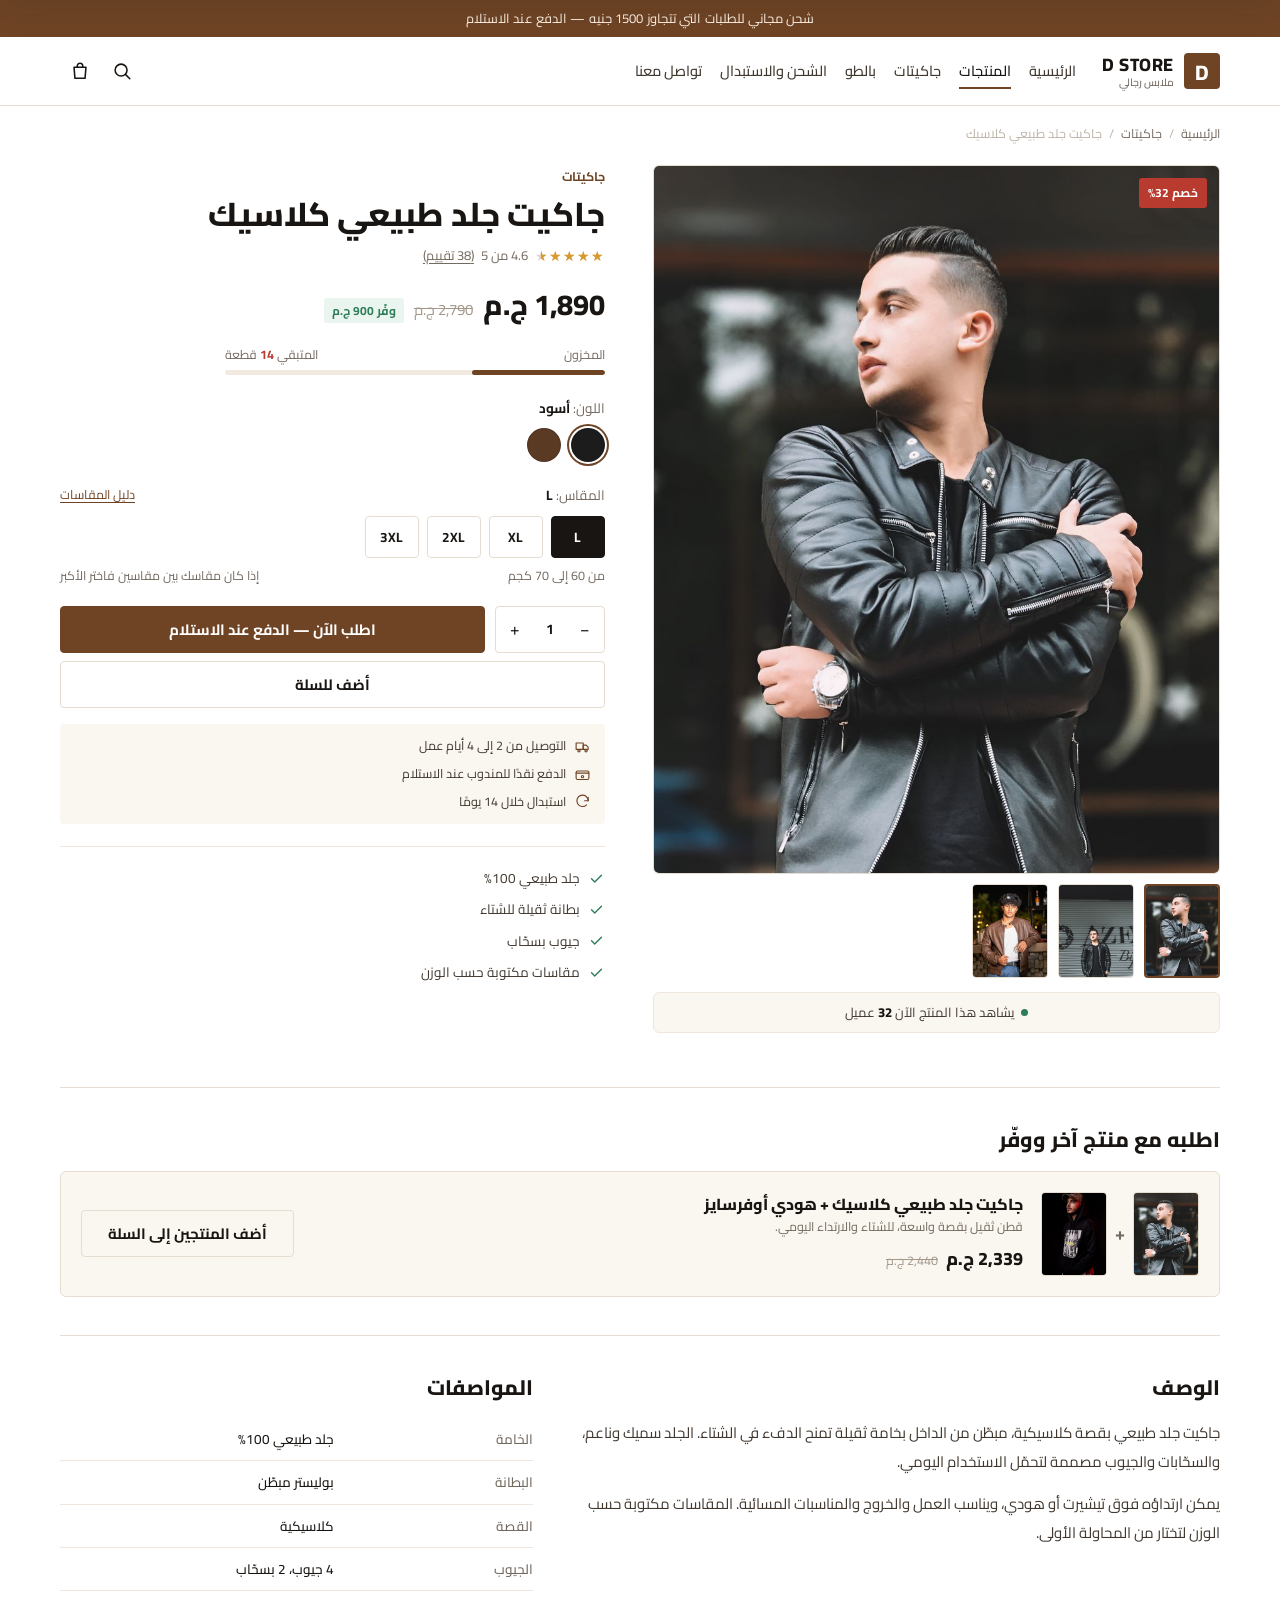
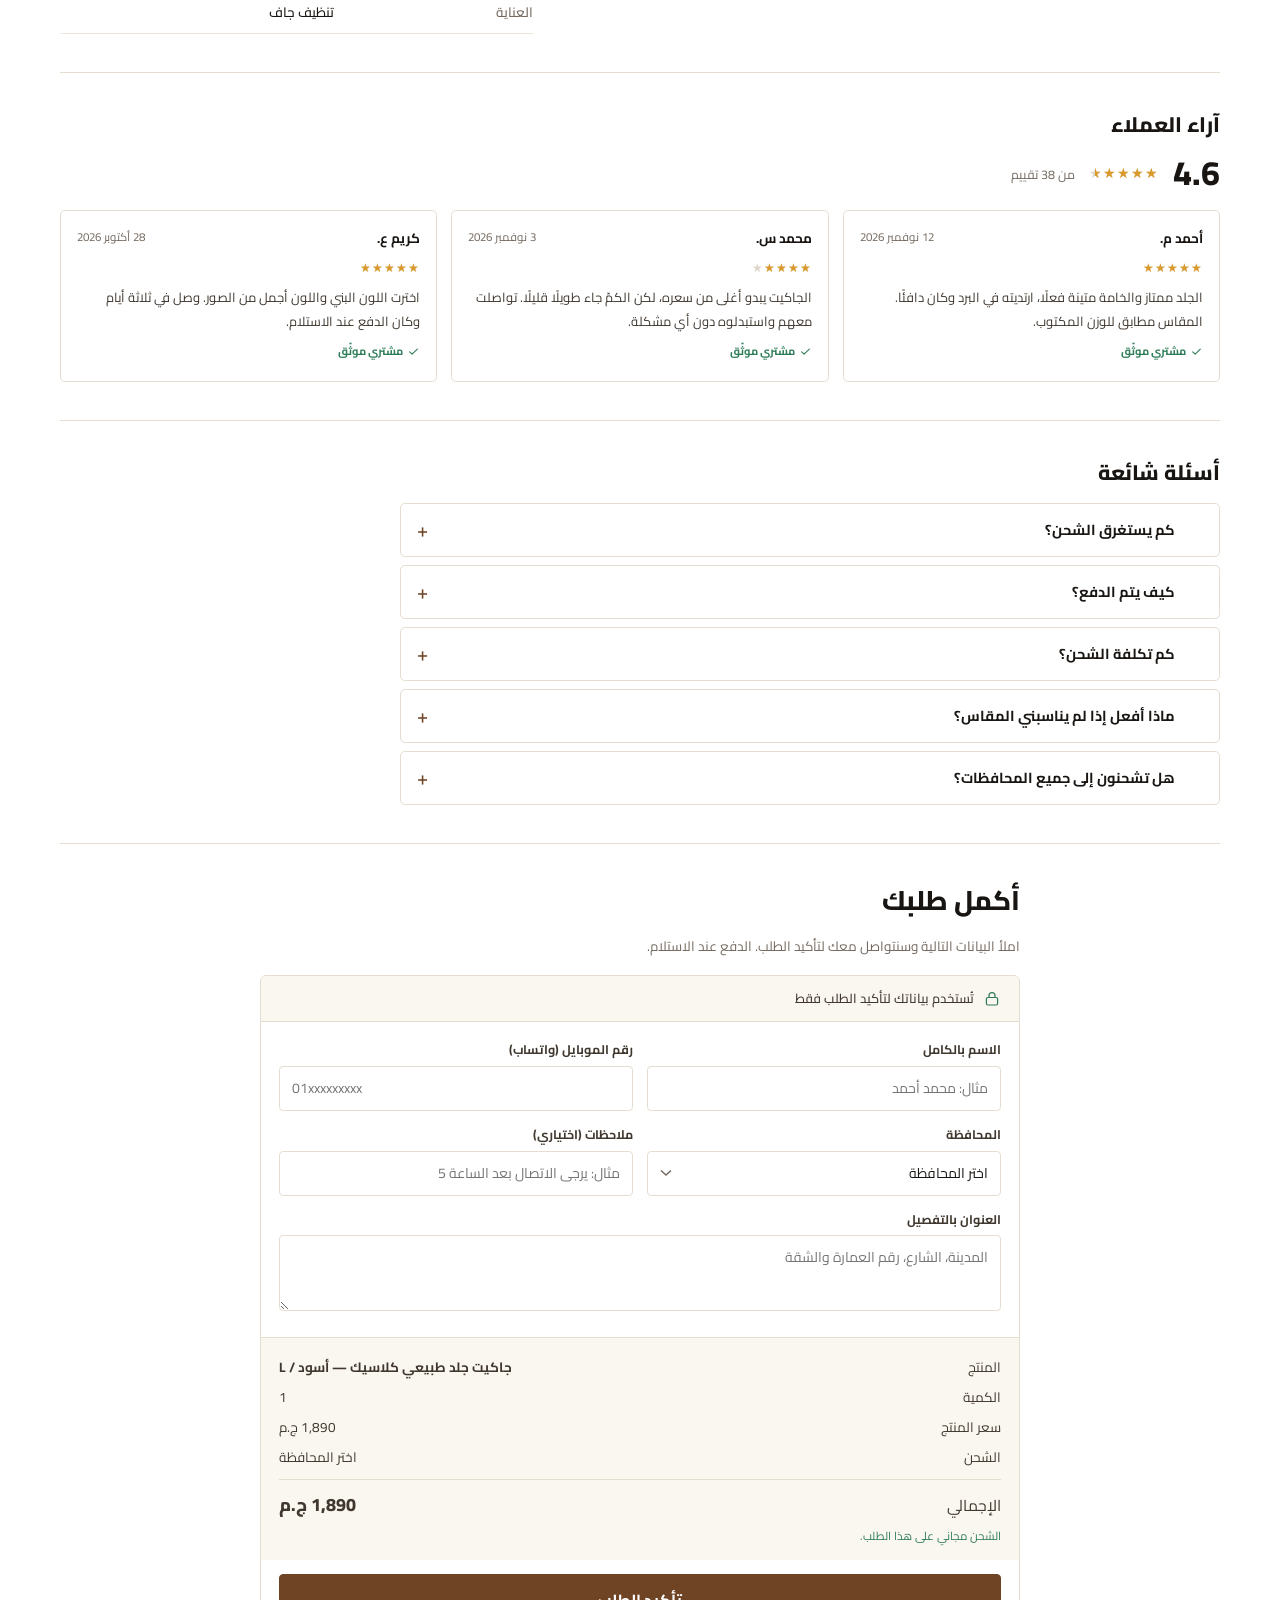
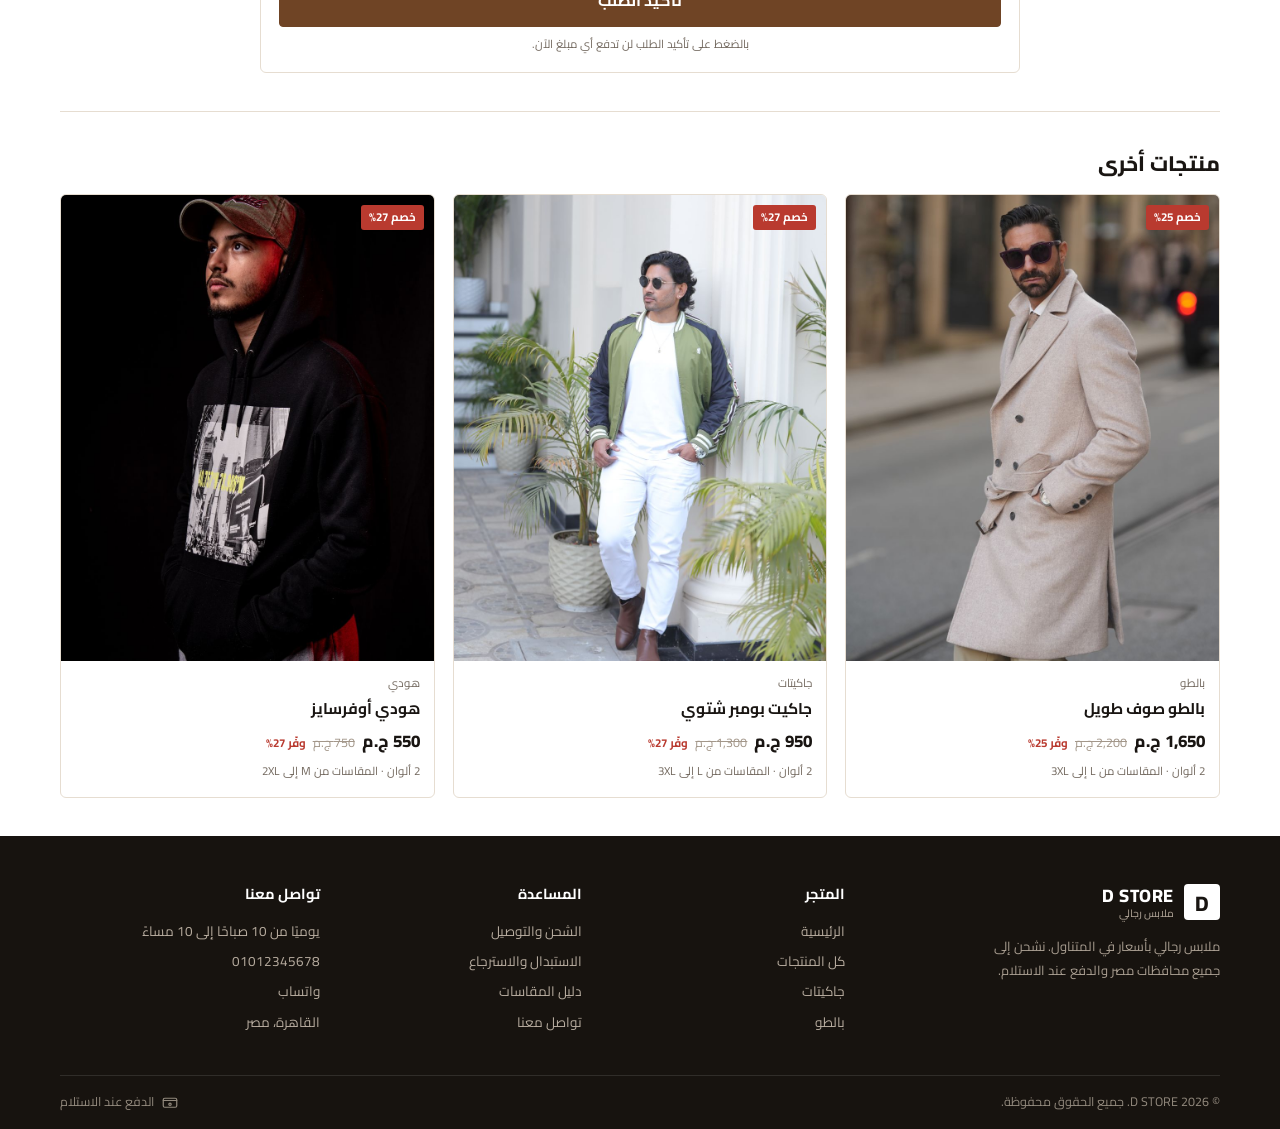
==== commit a6830414: "Add live product viewer count based on real visitor presence" ====
--- a/product.html
+++ b/product.html
@@ -111,6 +111,10 @@
           <button class="gallery-arrow gallery-next" type="button" id="galleryNext" aria-label="الصورة التالية">&rsaquo;</button>
         </div>
         <div class="thumbs" id="thumbs"></div>
+        <p class="live-row">
+          <span class="live-dot"></span>
+          <span>يشاهد هذا المنتج الآن <strong id="viewersCount">0</strong> عميل</span>
+        </p>
       </div>
 
       <div class="product-info">
@@ -126,10 +130,6 @@
           <span class="price-old" id="productOld"></span>
           <span class="save-chip" id="saveChip"></span>
         </div>
-        <p class="live-row">
-          <span class="live-dot"></span>
-          <span><strong id="viewersCount">0</strong> شخصًا يشاهدون المنتج الآن</span>
-        </p>
         <div class="stock-block">
           <div class="stock-labels">
             <span>المخزون</span>
--- a/css/style.css
+++ b/css/style.css
@@ -1378,6 +1378,22 @@
   animation: pulse 1.8s infinite;
 }
 
+.gallery .live-row {
+  justify-content: center;
+  margin-top: 14px;
+  padding: 9px 14px;
+  border: 1px solid var(--line-soft);
+  border-radius: var(--radius);
+  background: var(--cream);
+  color: var(--text);
+  font-size: 13px;
+}
+
+.gallery .live-row strong {
+  color: var(--ink);
+  font-weight: 800;
+}
+
 @keyframes pulse {
   0% { box-shadow: 0 0 0 0 rgba(46, 125, 88, 0.35); }
   70% { box-shadow: 0 0 0 6px rgba(46, 125, 88, 0); }
